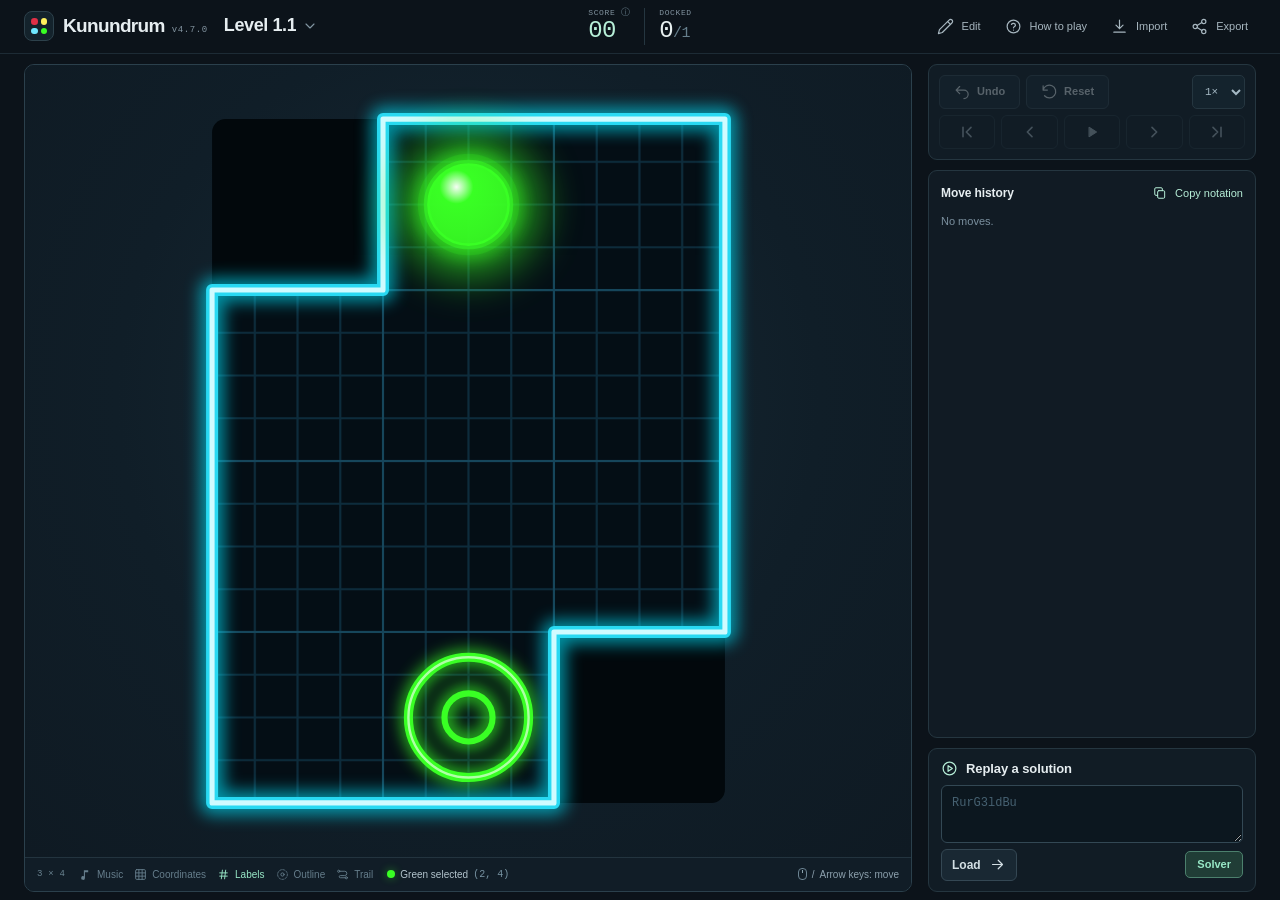
==== index.html @ 600864a5 "Webapp 4.7.0: Solver dialog shows the K4 code to be solved in an editable box (default: start board;" ====
<!DOCTYPE html>

<html lang="en">
<head>
<meta charset="utf-8"/><meta content="width=device-width, initial-scale=1" name="viewport"/><meta content="#0c131a" name="theme-color"/>
<meta content="Play Kunundrum puzzles, undo every move, and replay a solution one move at a time. Share any board and route with a link." name="description"/>
<title>Kunundrum · Replay Lab</title><link href="./favicon.svg" rel="icon" type="image/svg+xml"/><link href="./styles.css" rel="stylesheet"/>
<script defer="" src="./levels.js"></script><script defer="" src="./engine.js"></script><script defer="" src="./catalog.js"></script><script defer="" src="./codec.js"></script><script defer="" src="./generator.js"></script><script defer="" src="./app.js"></script><script defer="" src="./editor.js"></script><script defer="" src="./solver-ui.js"></script><script defer="" src="./music.js"></script></head>
<body class="compact-layout">
<a class="skip-link" href="#board-stage">Skip to puzzle</a>
<header class="site-header"><div class="header-identity"><div class="brand"><span aria-hidden="true" class="brand-mark"><i></i><i></i><i></i><i></i></span><span class="brand-text"><span>Kunundrum</span><small class="brand-version" id="app-version"></small></span></div><button aria-haspopup="dialog" class="level-heading" id="open-levels"><h1 id="level-title">Level 7.1</h1><span data-icon="chevron-down"></span></button></div><div aria-label="Game counters" class="scoreboard"><div class="score-stat"><span class="stat-label">SCORE <span class="hint" title="Moves plus one-use hexagon bonuses and penalties.">ⓘ</span></span><strong id="score-value">00</strong></div><div class="score-stat"><span class="stat-label">DOCKED</span><strong id="docked-value">0<span>/4</span></strong></div></div><nav aria-label="Tools" class="header-actions"><button class="quiet-button" type="button" id="edit-mode-button" aria-pressed="false"><span data-icon="edit" id="edit-mode-icon-edit"></span><span data-icon="play" id="edit-mode-icon-play" hidden></span><span id="edit-mode-label">Edit</span></button><button class="quiet-button" id="open-help"><span data-icon="help"></span><span>How to play</span></button><button class="quiet-button" id="open-board-data"><span data-icon="import"></span><span>Import</span></button><button aria-label="Export" class="quiet-button" id="open-share"><span data-icon="share"></span><span>Export</span></button></nav></header>
<main class="workspace">
<div class="play-layout">
<section aria-label="Puzzle board and route" class="board-column">
<div class="board-panel">
<div aria-label="Puzzle board" class="board-stage" id="board-stage" tabindex="-1"></div>
<div class="board-bottom"><div class="board-view-controls"><span class="board-caption"><span id="board-dimensions">10 × 6</span></span><div class="view-options"><button id="music-toggle" class="view-toggle music-toggle" type="button" aria-label="Play music (M)" aria-pressed="false" title="Play music (M)" aria-controls="music-audio"><span id="music-icon" aria-hidden="true"><svg viewBox="0 0 24 24" width="16" height="16" aria-hidden="true" focusable="false"><path d="M9 4v11.3A3.5 3.5 0 1 0 11 18.5V8h6V4Z" fill="currentColor"/></svg></span><span>Music</span></button><button aria-pressed="true" class="view-toggle active" id="toggle-coords" title="Show coordinates (C)" aria-label="Coordinates (C)"><span data-icon="grid"></span><span>Coordinates</span></button><button aria-pressed="true" class="view-toggle active" id="toggle-labels" title="Show numeric labels (L)" aria-label="Labels (L)" type="button"><span data-icon="hash"></span><span>Labels</span></button><button aria-pressed="false" class="view-toggle" id="toggle-outline" title="Show an outline around the selected ball (O)" aria-label="Outline (O)" type="button"><span data-icon="selection"></span><span>Outline</span></button><button aria-pressed="true" class="view-toggle active" id="toggle-trace" title="Show the last move's path (T)" aria-label="Trail (T)"><span data-icon="route"></span><span>Trail</span></button></div></div><span class="selected-info" id="selected-info" aria-live="polite"><i class="sel-dot" id="sel-dot"></i><span id="selected-name">Red selected</span><span class="mono" id="selected-position">(2, 1)</span></span><span id="board-hint"><span aria-hidden="true" class="mouse-mini"></span><span aria-hidden="true">/</span>Arrow keys: move</span><span class="completion-inline" id="completion-inline"></span><audio id="music-audio" preload="none"></audio></div></div>
</section>
<aside aria-label="Game controls" class="control-column"><section class="editor-panel" id="editor-panel" aria-label="Editor">
<label class="editor-label editor-inline">Title<input id="editor-title" type="text" value="Custom" maxlength="100"></label>
<div class="editor-resize-row"><label>Width<input id="editor-width" type="number" min="1" max="15" value="10"></label><label>Height<input id="editor-height" type="number" min="1" max="15" value="7"></label><button id="editor-resize" type="button" class="secondary-button">Resize</button></div>
<div class="editor-tools" aria-label="Tile tools">
<button data-editor-tool="select" type="button" title="Select / inspect"><span class="editor-glyph">⌖</span><span>Select</span></button>
<button data-editor-tool="ball" type="button" title="Place ball"><span class="editor-glyph" data-tool-icon="ball"></span><span>Ball</span></button>
<button data-editor-tool="goal" type="button" title="Place goal"><span class="editor-glyph" data-tool-icon="goal"></span><span>Goal</span></button>
<button data-editor-tool="wall" type="button" title="Fixed wall"><span class="editor-glyph" data-tool-icon="wall"></span><span>Wall</span></button>
<button data-editor-tool="gate" type="button" title="Switchable wall"><span class="editor-glyph" data-tool-icon="gate"></span><span>Gate</span></button>
<button data-editor-tool="switch" type="button" title="Switch"><span class="editor-glyph" data-tool-icon="switch"></span><span>Switch</span></button>
<button data-editor-tool="arrow" type="button" title="Arrow"><span class="editor-glyph" data-tool-icon="arrow"></span><span>Arrow</span></button>
<button data-editor-tool="teleport" type="button" title="Teleport pair"><span class="editor-glyph" data-tool-icon="teleport"></span><span>Teleport</span></button>
<button data-editor-tool="tunnel" type="button" title="Tunnel pair: click a cell near the edge for the first opening, then the partner opening. Click an opening again, or use Erase, to remove it."><span class="editor-glyph" data-tool-icon="tunnel"></span><span>Tunnel</span></button>
<button data-editor-tool="hex" type="button" title="Bonus or penalty"><span class="editor-glyph" data-tool-icon="hex"></span><span>Hex</span></button>
<button data-editor-tool="erase" type="button" title="Erase top object"><span class="editor-glyph editor-erase-glyph">⌫</span><span>Erase</span></button>
<button id="editor-new" type="button" title="Start a blank board"><span class="editor-glyph editor-erase-glyph">＋</span><span>New board</span></button>
</div>
<div class="editor-wall-colors" id="editor-wall-colors" hidden><span>Wall color</span><div class="editor-colors" aria-label="Wall color"><button data-editor-wall-color="B" type="button" title="Blue walls" style="--tool-color:#29d9f2"></button><button data-editor-wall-color="R" type="button" title="Red walls" style="--tool-color:#ff3a46"></button><button data-editor-wall-color="G" type="button" title="Green walls" style="--tool-color:#4dff3a"></button></div></div>
<div class="editor-options"><div class="editor-colors" id="editor-colors" aria-label="Object color"><button data-editor-color="R" type="button" title="Red" style="--tool-color:#df3047"></button><button data-editor-color="G" type="button" title="Green" style="--tool-color:#39ff24"></button><button data-editor-color="B" type="button" title="Blue" style="--tool-color:#6fe8ff"></button><button data-editor-color="Y" type="button" title="Yellow" style="--tool-color:#fff15c"></button><button id="editor-universal-color" data-editor-color="*" type="button" title="Universal (teleport)" style="--tool-color:#c5d1d6">✳</button></div>
<div class="editor-directions" id="editor-directions" aria-label="Arrow direction"><button data-editor-direction="u" type="button">↑</button><button data-editor-direction="d" type="button">↓</button><button data-editor-direction="l" type="button">←</button><button data-editor-direction="r" type="button">→</button></div>
<div class="editor-param-row"><label id="editor-hex-label">Hex value<select id="editor-hex"><option value="-20">-20</option><option value="-15">-15</option><option value="-10">-10</option><option value="-5" selected>-5</option><option value="5">+5</option><option value="10">+10</option><option value="15">+15</option><option value="20">+20</option></select></label></div>
<div class="editor-param-row"><label id="editor-active-label" class="editor-checkbox"><input id="editor-active" type="checkbox" checked> Active</label><label id="editor-rotating-label" class="editor-checkbox"><input id="editor-rotating" type="checkbox"> Rotating arrow</label><label id="editor-arrow-type-label">Type<select id="editor-arrow-type"><option value="cw">Clockwise</option><option value="ccw">Counterclockwise</option><option value="flip">Flip</option></select></label></div>
</div>
<div class="editor-properties" id="editor-properties"></div>
<div class="editor-action-row"><button id="editor-undo" type="button" class="secondary-button">Undo</button><button id="editor-redo" type="button" class="secondary-button">Redo</button><button id="editor-save" type="button" class="secondary-button">Copy board</button></div>
<button id="editor-review-thumb" type="button" class="editor-review-thumb" title="Show the screenshot review again" aria-label="Show screenshot review" hidden><canvas id="editor-review-canvas"></canvas></button>
<div class="editor-json-row"><button id="editor-json-toggle" type="button" class="text-button" aria-expanded="false">Edit JSON</button> <button id="editor-generate" type="button" class="text-button" title="Replace the board with a random solvable board of the current size">Generate random board</button></div><div id="editor-json-box" hidden><textarea id="editor-json" class="editor-code-output editor-json" spellcheck="false" aria-label="Board JSON"></textarea><button id="editor-json-apply" type="button" class="secondary-button">Apply JSON</button><details class="schema-help"><summary>Board format &amp; coordinates</summary><p>Coordinates are 1-based, with (1, 1) at the bottom left. Use colors R, G, B, Y and directions u, d, l, r. The grid is rectangular; list blocked cells in <code>walls</code>. The optional <code>wallColor</code> (<code>R</code> or <code>G</code>; blue when omitted) only changes how the walls look. Optional mechanic arrays may be omitted.</p><pre>{
  "id": "my-board", "title": "My board",
  "width": 5, "height": 4,
  "balls": [{"color":"R","x":1,"y":1}],
  "goals": [{"color":"R","x":5,"y":4}],
  "walls": [{"x":3,"y":2}],
  "arrows": [{"x":3,"y":1,"direction":"u","rotating":true,"type":"flip"}],
  "solution": "Rr(-&gt;r)u"
}</pre><p><code>gates</code>: {id, x, y, active}. <code>switches</code>: {id, x, y, controls: [gate or teleport IDs], on?}; optional <code>on: true</code> starts the switch green. <code>teleports</code>: one entry per endpoint, {id, x, y, color, active}; <code>color</code> is R/G/B/Y or <code>"*"</code> (universal). Partners follow from the colors: same-color endpoints pair up, two universals pair with each other, and a lone universal pairs with the single endpoint of every other color. <code>hexes</code>: {id, x, y, value}. Negative hex values subtract from the score.</p></details></div>
<textarea id="editor-export-code" class="editor-code-output" readonly spellcheck="false" hidden aria-label="Exported K4 board code"></textarea>
<div id="editor-status" role="status" aria-live="polite"></div>
</section>
<section class="control-panel"><div class="history-controls"><button class="secondary-button" disabled="" id="undo" title="Delete last move (Ctrl+Z)"><span data-icon="undo"></span>Undo</button><button class="secondary-button" disabled="" id="reset" title="Reset puzzle and clear history"><span data-icon="reset"></span>Reset</button><select aria-label="Replay speed" id="replay-speed" title="Replay speed"><option value="0.5">0.5×</option><option selected="" value="1">1×</option><option value="2">2×</option></select></div>
<div aria-label="Replay controls" class="replay-transport" role="group"><button aria-label="Start (Shift+Z or Home)" class="icon-button" disabled="" id="replay-first" title="Start (Shift+Z or Home)" type="button"><span data-icon="skip-first"></span></button><button aria-label="Previous (Z or PgUp)" class="icon-button" disabled="" id="replay-back" title="Previous (Z or PgUp)" type="button"><span data-icon="step-back"></span></button><button aria-label="Autoplay route / Pause (Space)" class="play-button" disabled="" id="replay-play" title="Autoplay route / Pause (Space)" type="button"><span data-icon="play"></span></button><button aria-label="Next (X or PgDn)" class="icon-button" disabled="" id="replay-next" title="Next (X or PgDn)" type="button"><span data-icon="step-forward"></span></button><button aria-label="End (Shift+X or End)" class="icon-button" disabled="" id="replay-last" title="End (Shift+X or End)" type="button"><span data-icon="skip-last"></span></button></div></section>
<section aria-label="Move history" class="timeline-panel"><div class="section-heading"><h2>Move history<span class="move-tracker" id="replay-badge"></span></h2><button class="text-button" id="copy-route"><span data-icon="copy"></span>Copy notation</button></div><div class="move-history" id="move-history"></div></section>
<section class="replay-panel"><div class="section-heading"><h2><span data-icon="play-circle"></span>Replay a solution</h2></div><textarea aria-label="Solution string" aria-describedby="replay-error" autocomplete="off" class="notation-input" id="solution-input" placeholder="RurG3ldBu" rows="2" spellcheck="false"></textarea><div class="inline-error" hidden="" id="replay-error" role="alert"></div><div class="solution-actions"><button class="secondary-button compact" id="load-solution">Load<span data-icon="arrow-right"></span></button><button class="next-puzzle" id="open-solver" type="button" title="Open the built-in solver (S)">Solver</button></div></section>
</aside></div>
</main>
<div aria-live="polite" class="toast" id="toast" role="status"></div>
<dialog aria-labelledby="levels-dialog-title" class="modal levels-modal" id="levels-dialog"><div class="modal-heading"><div><h2 id="levels-dialog-title">Puzzles</h2></div><button aria-label="Close puzzle picker" class="icon-button" data-close=""><span data-icon="close"></span></button></div><div class="levels-layout"><nav aria-label="Chapters" class="chapter-bar" id="chapter-bar"></nav><div aria-live="polite" class="level-cards" id="level-cards"></div></div></dialog>
<dialog aria-labelledby="help-dialog-title" class="modal" id="help-dialog"><div class="modal-heading"><div><h2 id="help-dialog-title">How to play</h2></div><button aria-label="Close help" class="icon-button" data-close=""><span data-icon="close"></span></button></div><div class="help-intro">Select one ball and choose a direction. It keeps moving until it hits a wall, a boundary, or another ball. Dock every ball on a matching goal.</div>
<div class="rule-grid"><article><span class="rule-symbol" style="color:var(--blue)">◎</span><div><h3>Stop to dock</h3><p>A matching goal docks a ball only when it stops there. Docked balls stay put and block other balls.</p></div></article><article><span class="rule-symbol" style="color:var(--mint)">⬡</span><div><h3>One-use hexagons</h3><p>Green subtracts; red adds. Passing through a hexagon consumes it. One move always adds one to the move score.</p></div></article><article><span class="rule-symbol">↱</span><div><h3>Follow the arrows</h3><p>Arrows redirect a move as you enter. Red arrows keep turning, but freeze while a ball moves: wait for the direction you want before you move.</p></div></article><article><span class="rule-symbol" style="color:var(--yellow)"><svg width="27" height="27" viewBox="0 0 27 27" aria-hidden="true"><circle cx="13.5" cy="13.5" r="9" fill="none" stroke="currentColor" stroke-width="3.5"/></svg></span><div><h3>Use a teleport</h3><p>Colored teleports accept matching balls; gray universal teleports accept any color. Both preserve direction. If the exit is occupied or switched off, the ball stops at the entrance.</p></div></article><article><span class="rule-symbol" style="color:var(--red)">◉</span><div><h3>Activate a switch</h3><p>Stop on a switch to toggle it red/green and change its linked walls or teleports. A wall group stays unchanged if turning it on would trap a ball inside a wall.</p></div></article><article><span class="rule-symbol"></span><div><h3>Go through a tunnel</h3><p>Two small triangles mark a gap in a wall. Tunnels come in linked pairs: a ball that moves through one emerges from the other. If the exit is occupied, the ball stops at the entrance.</p></div></article></div>
<div class="help-box"><h3>Solution notation</h3><p><code>RurG3ldBu</code> means red up/right, green 3 left/down, blue up (each ball's group starts at its capital letter; no separators). Numbering is fixed from the starting board, left to right and bottom to top, and may be omitted when only one movable ball of that color remains. <code>Ru(-&gt;l)d</code> chooses left at the first rotating arrow during the upward move, then moves down. If the first arrow flips between two directions and a later arrow turns through all four, add that later arrow's direction: <code>Ru(-&gt;lr)</code>.</p></div><div class="shortcut-grid"><span><kbd>↑ ↓ ← →</kbd> Move selected ball</span><span><kbd>Shift + arrows</kbd> Select another ball</span><span><kbd>R G B Y</kbd> Select / cycle a color</span><span><kbd>Ctrl+Z</kbd> Delete last move (at route end)</span><span><kbd>Shift+Z / Home</kbd> Start</span><span><kbd>Z / PgUp</kbd> Previous</span><span><kbd>X / PgDn</kbd> Next (instant)</span><span><kbd>Space</kbd> Autoplay / pause</span><span><kbd>Shift+X / End</kbd> End</span><span><kbd>E</kbd> Toggle editor</span><span><kbd>Esc</kbd> Close dialog</span></div></dialog>
<dialog aria-labelledby="share-dialog-title" class="modal share-modal" id="share-dialog"><div class="modal-heading"><div><h2 id="share-dialog-title">Export board / replay</h2></div><button aria-label="Close sharing" class="icon-button" data-close=""><span data-icon="close"></span></button></div><div class="share-options"><label class="share-check"><input id="share-include-route" type="checkbox"> Include route</label><span class="share-hint" id="share-route-help"></span></div><label class="input-label" for="share-code">K4 BOARD CODE</label><textarea class="code-input" id="share-code" readonly="" rows="4" spellcheck="false"></textarea><p class="field-help" id="share-code-help"></p><button class="primary-button full" id="copy-code"><span data-icon="copy"></span>Copy code</button><label class="input-label" for="share-link">PERMALINK</label><div class="share-row"><input class="code-input" id="share-link" readonly="" spellcheck="false" type="text"><button class="secondary-button" id="copy-link" title="Copy permalink"><span data-icon="copy"></span>Copy</button></div><p class="field-help" id="share-link-help"></p></dialog><dialog aria-labelledby="solver-dialog-title" class="modal solver-modal" id="solver-dialog"><div class="modal-heading"><div><div class="modal-title-row"><h2 id="solver-dialog-title">Solver</h2><small class="brand-version" id="solver-version"></small></div><p id="solver-board"></p></div><button aria-label="Close solver" class="icon-button" data-close=""><span data-icon="close"></span></button></div><div class="solver-code-head"><label class="input-label" for="solver-code">BOARD CODE (K4)</label><span class="solver-code-buttons"><button class="secondary-button compact" id="solver-use-start" type="button" title="The board as this level or route starts">Start board</button><button class="secondary-button compact" id="solver-use-position" type="button">Current position</button></span></div><textarea autocomplete="off" class="code-input" id="solver-code" rows="3" spellcheck="false"></textarea><p class="field-help" id="solver-code-help"></p><div class="inline-error" hidden="" id="solver-code-error" role="alert"></div><div class="solver-actions"><button class="primary-button small" id="solver-solve" type="button">Find best solution</button><button class="secondary-button" id="solver-certify" type="button">Certify current route</button><button class="secondary-button" hidden="" id="solver-stop" type="button">Stop</button></div><div class="solver-fields"><div><label class="input-label" for="solver-seconds">TIME LIMIT (SECONDS)</label><input class="code-input" id="solver-seconds" max="3600" min="1" type="number" value="60"></div><div><label class="input-label" for="solver-memory">MEMORY LIMIT (MB)</label><input class="code-input" id="solver-memory" max="1500" min="100" type="number" value="1000"></div></div><details class="solver-advanced"><summary>Advanced</summary><div class="solver-fields"><div><label class="input-label" for="solver-algorithm">ALGORITHM</label><select id="solver-algorithm"><option value="auto">Auto</option><option value="forward">Forward</option><option value="bidirectional">Bidirectional</option><option value="beam">Beam</option></select></div><div><label class="input-label" for="solver-max-states">MAX STATES</label><input class="code-input" id="solver-max-states" min="1" type="number" value="100000000"></div><div><label class="input-label" for="solver-max-depth">MAX DEPTH (MOVES)</label><input class="code-input" id="solver-max-depth" min="1" placeholder="none" type="number"></div><div><label class="input-label" for="solver-max-score">MAX SCORE</label><input class="code-input" id="solver-max-score" placeholder="none" type="number"></div><div><label class="input-label" for="solver-beam-width">BEAM WIDTH</label><input class="code-input" id="solver-beam-width" min="1" type="number" value="300000"></div><div><label class="input-label" for="solver-beam-heuristic">BEAM RANKING</label><select id="solver-beam-heuristic"><option value="static">Static</option><option value="dynamic">Dynamic</option></select></div></div><p class="field-help">Max score only looks for routes scoring at most that value. Certify sets it from the current route. <br/><b>Auto</b> picks bidirectional search (forward and reverse alternately) when the board allows it (at least 3 balls, no one-time hexagons), otherwise forward. <b>Forward</b> is plain breadth-first search from the start: it works on every board but stores the most states. Both prove optimality when they finish. <b>Beam</b> is faster than BFS and certifies optimality only on boards without hexagons when no state ever exceeded the beam width; otherwise it gives an upper bound.</p></details><div aria-live="polite" class="solver-progress" hidden="" id="solver-progress"></div><div class="solver-result" hidden="" id="solver-result"><div class="solver-verdict" id="solver-verdict"></div><p class="field-help" id="solver-note"></p><p class="solver-stats" id="solver-stats"></p><div id="solver-solution-box" hidden=""><label class="input-label" for="solver-solution">SOLUTION</label><textarea class="code-input" id="solver-solution" readonly="" rows="3" spellcheck="false"></textarea><button class="primary-button full" id="solver-copy" type="button"><span data-icon="copy"></span>Copy solution</button></div></div></dialog>
<dialog aria-labelledby="shot-dialog-title" class="modal shot-modal" id="shot-dialog"><div class="modal-heading"><div><h2 id="shot-dialog-title">Screenshot import</h2><p id="shot-summary"></p></div><button aria-label="Close screenshot review" class="icon-button" data-close=""><span data-icon="close"></span></button></div><canvas id="shot-review" aria-label="Screenshot with recognised cells outlined"></canvas><ul id="shot-warnings"></ul></dialog>
<dialog aria-labelledby="board-dialog-title" class="modal" id="board-dialog"><div class="modal-heading"><div><div class="modal-title-row"><h2 id="board-dialog-title">Import</h2><small class="brand-version" id="parser-version"></small></div><p>Load a board code (optionally followed by a route), a shared link or a JSON board, or parse a screenshot of a level.</p></div><button aria-label="Close import" class="icon-button" data-close=""><span data-icon="close"></span></button></div><label class="input-label" for="board-input">BOARD CODE</label><textarea class="code-input board-source" id="board-input" placeholder="Paste a K4. board code (optionally with a route appended), a link, or a JSON board…" rows="10" spellcheck="false"></textarea><div class="inline-error" hidden="" id="board-error" role="alert"></div><div class="modal-bottom"><span>Paste a code and press Load board, or drop a screenshot anywhere in this dialog. The screenshot is parsed and opened in the editor; the code is validated before loading.</span><button class="secondary-button" id="import-shot" type="button" title="Parse a screenshot of a level and open it in the editor">Choose screenshot</button><input id="shot-file" type="file" accept="image/*" hidden><button class="primary-button" id="load-board">Load board<span data-icon="arrow-right"></span></button></div></dialog>
</body>
</html>
---- styles.css ----
:root {
  color-scheme: dark;
  --bg: #0c131a;
  --panel: #111c25;
  --panel-raised: #17242f;
  --border: #253640;
  --border-strong: #3b515e;
  --muted: #82939f;
  --text: #e6edf0;
  --mint: #b7efd8;
  --red: #fa7187;
  --green: #b5e875;
  --blue: #75cdf4;
  --yellow: #f2d47c;
  --sans: -apple-system, BlinkMacSystemFont, "Segoe UI", Helvetica, Arial, sans-serif;
  --mono: "SFMono-Regular", Consolas, "Liberation Mono", Menlo, monospace;
  font-family: var(--sans);
  font-synthesis: none;
  -webkit-font-smoothing: antialiased;
}

* { box-sizing: border-box; }
body { margin: 0; min-width: 300px; background: var(--bg); color: var(--text); font-size: 14px; line-height: 1.5; }
button, input, textarea, select { font: inherit; }
button { color: inherit; cursor: pointer; border: 0; background: none; }
button, a, textarea, select, summary { -webkit-tap-highlight-color: transparent; }
button:disabled { cursor: not-allowed; opacity: .36; }
button, a { touch-action: manipulation; }
button:not(:disabled), a, textarea, select { transition: background-color .16s, border-color .16s, color .16s, box-shadow .16s; }
button:focus-visible, a:focus-visible, textarea:focus-visible, select:focus-visible, summary:focus-visible, [tabindex]:focus-visible { outline: 2px solid var(--mint); outline-offset: 4px; }
a { color: inherit; text-decoration: none; }
svg { vertical-align: middle; }
button > svg, #board-hint > svg, .level-card-title svg { width: 16px; height: 16px; flex-shrink: 0; }
.play-button > svg { width: 12px; height: 12px; }
.move-code small { margin-left: 2px; font-size: 9px; }
[data-icon] { display: inline-flex; align-items: center; justify-content: center; flex-shrink: 0; }
[data-icon] svg { width: 17px; height: 17px; stroke-width: 1.7; }
[hidden] { display: none !important; }
h1, h2, h3, p { margin: 0; }
code, pre, .mono { font-family: var(--mono); }
code { font-size: .92em; }
kbd { display: inline-flex; align-items: center; justify-content: center; min-width: 18px; height: 21px; padding: 0 4px; border: 1px solid #35434e; border-bottom-width: 2px; border-radius: 4px; color: #9babba; background: #16212c; font: 10px var(--mono); }
::selection { color: #15251e; background: var(--mint); }
.skip-link { position: fixed; z-index: 100; top: 8px; left: 16px; padding: 10px 18px; border-radius: 6px; background: var(--mint); color: #10241a; transform: translateY(-150%); }
.skip-link:focus { transform: translateY(0); }

/* App frame */
.site-header { min-height: 86px; padding: 20px max(40px, calc((100vw - 1360px) / 2)); border-bottom: 1px solid #1d2b35; display: flex; align-items: center; justify-content: space-between; gap: 24px; }
.brand { display: inline-flex; align-items: center; gap: 12px; font-size: 20px; font-weight: 650; letter-spacing: -.65px; line-height: 1.1; }
.brand-mark { width: 36px; height: 36px; padding: 7px; display: grid; grid-template-columns: repeat(2, 1fr); gap: 4px; border: 1px solid #2d414b; border-radius: 11px; background: #14232c; }
.brand-mark i { border-radius: 50%; background: var(--red); }
.brand-mark i:nth-child(2) { background: var(--yellow); }
.brand-mark i:nth-child(3) { background: var(--blue); }
.brand-mark i:nth-child(4) { background: var(--green); }
.header-actions { display: flex; align-items: center; gap: 14px; }
.quiet-button, .primary-button, .secondary-button, .text-button, .icon-button { display: inline-flex; align-items: center; justify-content: center; gap: 8px; white-space: nowrap; }
.quiet-button { padding: 9px 10px; color: #a7b6bf; font-size: 12px; border-radius: 6px; }
.quiet-button:not(:disabled):hover { color: var(--text); background: var(--panel-raised); }
.primary-button { min-height: 43px; padding: 11px 18px; border: 1px solid var(--mint); border-radius: 7px; background: var(--mint); color: #18372b; font-weight: 650; font-size: 13px; }
.primary-button:not(:disabled):hover { background: #d0f8e8; border-color: #d0f8e8; }
.primary-button.small { min-height: 36px; padding: 8px 14px; font-size: 12px; }
.primary-button.full { width: 100%; }
.secondary-button { min-height: 40px; padding: 9px 13px; border: 1px solid #344753; border-radius: 6px; background: #192833; color: #d3dfe4; font-size: 12px; font-weight: 550; }
.secondary-button:not(:disabled):hover { border-color: #5a7380; background: #223440; }
.secondary-button.compact { min-height: 32px; padding: 6px 10px; }
.text-button { padding: 4px 0; color: var(--mint); font-size: 11px; font-weight: 500; }
.text-button:not(:disabled):hover { color: #e1fff2; }
.text-button [data-icon] svg { width: 14px; height: 14px; }
.icon-button { width: 34px; height: 34px; padding: 7px; border: 1px solid var(--border); border-radius: 6px; color: #9eafb9; }
.icon-button:not(:disabled):hover { background: #21313d; color: var(--text); border-color: #435b68; }
.workspace { max-width: 1440px; padding: 38px 40px 22px; margin: 0 auto; }
.level-heading { display: flex; align-items: center; justify-content: flex-start; gap: 12px; padding: 0; margin: 9px 0 6px; text-align: left; border-radius: 4px; }
.level-heading h1 { font-size: 30px; font-weight: 600; letter-spacing: -1px; line-height: 1.25; overflow-wrap: anywhere; }
.level-heading > [data-icon] { color: #8296a2; }
.level-heading > [data-icon] svg { width: 19px; height: 19px; }
.level-heading:hover h1, .level-heading:hover > [data-icon] { color: var(--mint); }
.level-heading:disabled { opacity: 1; cursor: default; }
.level-heading:disabled:hover h1 { color: inherit; }
body.edit-mode .level-heading > [data-icon] { display: none; }
.scoreboard { display: flex; align-items: center; flex-shrink: 0; }
.score-stat { padding: 0 26px; border-left: 1px solid var(--border); min-width: 98px; }
.score-stat:first-child { border: 0; padding-left: 0; min-width: 126px; }
.score-stat:last-child { padding-right: 0; }
.stat-label { display: block; margin-bottom: 4px; font: 9px var(--mono); color: var(--muted); letter-spacing: 1.1px; white-space: nowrap; }
.hint { font: 11px var(--sans); color: #607683; }
.score-stat strong { display: block; font: 32px/1.25 var(--mono); color: #e7f0f0; letter-spacing: -1.4px; }
.score-stat:first-child strong { color: var(--mint); }
.score-stat strong > span { font-size: 19px; letter-spacing: -1px; color: #667f8c; }
.play-layout { display: grid; grid-template-columns: minmax(0, 1fr) 328px; gap: 24px; align-items: start; }
.board-column, .control-column { min-width: 0; }
.control-column { display: grid; gap: 16px; }

/* Board canvas */
.board-panel { overflow: hidden; border: 1px solid #2b404c; border-radius: 10px; background: #0f1a23; }
.board-caption { display: flex; align-items: center; gap: 9px; font: 9px var(--mono); letter-spacing: 1px; color: #9daeb8; white-space: nowrap; }
#board-dimensions { color: #698390; letter-spacing: .2px; }
.view-options { display: flex; align-items: center; gap: 11px; }
.view-toggle { display: inline-flex; align-items: center; gap: 5px; padding: 3px 0; color: #657d8b; font-size: 10px; }
.view-toggle [data-icon] svg { width: 13px; height: 13px; }
.view-toggle.active, .view-toggle[aria-pressed="true"] { color: #98e8c7; }
.view-toggle:hover { color: var(--mint); }
.board-stage { display: flex; align-items: center; justify-content: center; min-height: 400px; padding: 16px; position: relative; touch-action: none; background: radial-gradient(ellipse at 50% 42%, #172a35 0, #101e28 56%, #0f1a23 100%); }
.board-svg { display: block; width: 100%; height: auto; max-height: 560px; user-select: none; -webkit-user-select: none; overflow: visible; }
.grid-cell { fill: #132430; stroke: #29404e; stroke-width: .7; }
.coord-label { fill: #607d8e; font: 10px var(--mono); text-anchor: middle; user-select: none; }
.tile-label { font: 10px var(--mono); text-anchor: middle; pointer-events: none; }
.ball-hit { cursor: grab; outline: none; }
.ball-hit:focus-visible .selected-ring, .ball-hit:focus-visible .orb-core { stroke: #fff; stroke-width: 3px; }
.ball-hit:focus-visible { filter: brightness(1.22); }
.ball-hit[aria-disabled="true"] { cursor: default; }
.ball-hit:active { cursor: grabbing; }
.orb-core { pointer-events: none; }
.selected-ring { pointer-events: none; }
.trail-line { fill: none; stroke-linecap: round; stroke-linejoin: round; stroke-dasharray: 3 7; opacity: .65; pointer-events: none; }
.gate-on { stroke-width: 1.5; }
.gate-off { opacity: .42; stroke-dasharray: 4 4; }
/* Rotating arrows are turned by the shared clock in app.js (inline transform), not by a CSS animation. */
.rotating-arrow { transform-box: fill-box; transform-origin: center; }
.board-bottom { min-height: 39px; display: flex; align-items: center; justify-content: space-between; gap: 10px; padding: 10px 18px; border-top: 1px solid #23343f; font-size: 10px; color: #8da1ae; background: #111d27; }
#board-hint { display: inline-flex; align-items: center; gap: 8px; }
.mouse-mini { display: inline-block; width: 9px; height: 12px; border: 1px solid #6b8392; border-radius: 4px; position: relative; }
.mouse-mini::after { content: ""; position: absolute; left: 3px; top: 1px; width: 1px; height: 3px; background: #8ba3ae; }
.completion-inline { color: var(--muted); text-align: right; }
.completion-inline.done { color: var(--mint); font-weight: 600; }

/* Timeline */
.timeline-panel { margin-top: 16px; min-height: 152px; padding: 17px 20px 12px; border: 1px solid var(--border); border-radius: 9px; background: #111b24; }
.section-heading { display: flex; align-items: center; justify-content: space-between; gap: 10px; }
.section-heading h2 { display: flex; align-items: center; gap: 8px; font-size: 13px; font-weight: 600; letter-spacing: -.1px; }
.section-heading h2 [data-icon] { color: var(--mint); }
.move-history { display: flex; flex-wrap: wrap; align-content: center; align-items: center; gap: 7px; min-height: 99px; max-height: 174px; padding: 14px 0; overflow-y: auto; }
.history-empty { display: flex; align-items: center; gap: 14px; padding: 3px 0; color: #7b909f; font-size: 12px; }
.history-chip { display: inline-flex; align-items: center; gap: 7px; min-height: 32px; padding: 6px 9px; border: 1px solid #2f4552; border-radius: 5px; background: #172630; font: 11px var(--mono); }
.history-chip:not(:disabled):hover { background: #223843; border-color: #536f7d; }
.move-number { color: #6d8594; font-size: 9px; }
.move-code { color: var(--ball-color, var(--color, #d6e4e7)); }
.score-adjust { color: #87ba9f; font-size: 9px; }
.history-chip.active { background: #244037; border-color: #9dccb9; }
.history-chip.active .move-number { color: #a8c7b9; }
#cursor-label { color: #8ba0ac; }

/* Controls */
.control-panel, .replay-panel { padding: 20px; border: 1px solid var(--border); border-radius: 9px; background: var(--panel); }
.selected-info { display: flex; justify-content: space-between; gap: 10px; margin: 11px 1px 0; font-size: 10px; color: #96aab6; }
.selected-info .mono { color: #617d8c; }
.history-controls { display: grid; grid-template-columns: 1.1fr 1fr; gap: 7px; }
.history-controls kbd { margin-left: auto; font-size: 9px; width: 17px; height: 18px; opacity: .6; }
.replay-panel .section-heading { margin-bottom: 20px; }
.input-label { display: block; margin: 17px 0 8px; color: #6e8999; font: 8px var(--mono); letter-spacing: 1.4px; }
.notation-input, .code-input { display: block; width: 100%; border: 1px solid #334854; border-radius: 6px; background: #0c171f; padding: 11px 12px; color: #c0ddd3; resize: vertical; font: 12px/1.75 var(--mono); }
.notation-input { min-height: 74px; max-height: 220px; }
.notation-input::placeholder, .code-input::placeholder { color: #466171; opacity: 1; }
.notation-input:focus, .code-input:focus { border-color: #7eab9c; }
.solution-actions { display: flex; align-items: center; justify-content: space-between; gap: 8px; margin-top: 9px; }
.solution-actions .text-button { font-size: 10px; }
.solution-actions .text-button [data-icon] svg { width: 12px; height: 12px; }
.replay-transport { display: flex; align-items: center; gap: 6px; margin-top: 19px; padding-top: 16px; border-top: 1px solid #263943; }
.replay-transport .icon-button { width: 30px; height: 33px; padding: 6px; }
.replay-transport .icon-button [data-icon] svg { width: 14px; height: 14px; }
.play-button { display: inline-flex; align-items: center; justify-content: center; gap: 6px; flex: 1; min-height: 33px; padding: 7px 6px; border: 1px solid #446055; background: #1d342e; color: var(--mint); border-radius: 6px; font-size: 10px; white-space: nowrap; }
.play-button:hover:not(:disabled) { border-color: #8fbaa9; background: #2d4b40; }
.play-button [data-icon] svg { width: 12px; height: 12px; }
#replay-speed { max-width: 53px; height: 33px; padding: 0 2px; border: 1px solid var(--border); border-radius: 5px; color: #a5b9c4; background: #14232d; font: 10px var(--mono); cursor: pointer; }

/* Dialogs */
.modal { width: min(800px, calc(100vw - 48px)); max-height: calc(100dvh - 48px); margin: auto; padding: 28px; border: 1px solid #3c5360; border-radius: 14px; background: #111d27; color: var(--text); box-shadow: 0 24px 100px #0009; overflow-x: hidden; overflow-y: auto; }
.modal::backdrop { background: #030a10c9; backdrop-filter: blur(7px); }
.modal-heading { display: flex; align-items: flex-start; justify-content: space-between; gap: 20px; margin-bottom: 24px; }
.modal-title-row { display:flex; align-items:baseline; gap:7px; }
.modal-heading h2 { margin-top: 9px; font-size: 25px; font-weight: 550; line-height: 1.25; letter-spacing: -.7px; }
.modal-heading p { margin-top: 9px; font-size: 12px; color: #8ea6b4; }
.modal-heading > .icon-button { width: 31px; height: 31px; flex-shrink: 0; }
.modal-bottom { display: flex; align-items: center; justify-content: space-between; gap: 16px; padding-top: 20px; margin-top: 22px; border-top: 1px solid #293e4b; color: #7c97a6; font-size: 11px; }
.levels-modal { width: min(1240px, calc(100vw - 32px)); overflow: hidden; padding: 16px 18px 14px; }
.levels-modal .modal-heading { margin-bottom: 12px; align-items: center; }
.levels-modal .modal-heading h2 { margin-top: 0; font-size: 20px; }
.levels-modal[open] { display: flex; flex-direction: column; height: calc(100dvh - 48px); }
.levels-layout { flex: 1 1 0; min-height: 0; display: grid; grid-template-columns: 44px minmax(0, 1fr); grid-template-rows: minmax(0, 1fr); gap: 10px; align-items: stretch; }
.chapter-bar { display: flex; flex-direction: column; gap: 3px; min-height: 0; overflow-y: auto; padding-right: 5px; border-right: 1px solid #293e4b; }
.chapter-button { display: flex; align-items: baseline; justify-content: center; gap: 6px; padding: 7px 4px; border: 1px solid transparent; border-radius: 7px; background: transparent; color: #9fb6c3; text-align: left; }
.chapter-button strong { font-size: 14px; font-weight: 600; }
.chapter-button span { font-size: 9px; color: #6b8594; }
.chapter-button:hover { background: #1a2b35; }
.chapter-button.empty { opacity: .45; }
.chapter-button.active { border-color: var(--mint); background: #13222c; color: var(--text); opacity: 1; }
.level-spacer { flex: none; }
.level-cards { position: relative; min-height: 0; overflow-y: auto; padding-right: 8px; margin-right: -8px; }
.chapter-heading { margin: 0; padding: 12px 2px 8px; color: #8ea6b4; font-size: 12px; font-weight: 600; letter-spacing: .04em; text-transform: uppercase; }
.chapter-grid { display: grid; grid-template-columns: repeat(4, minmax(0, 1fr)); gap: 10px; margin-bottom: 22px; }
.level-card { display: block; min-width: 0; text-align: left; padding: 6px; border: 1px solid #2e4553; border-radius: 9px; background: #13222c; }
.level-card:hover { border-color: #6b928e; background: #1a2b35; }
.level-card.active { border-color: var(--mint); box-shadow: 0 0 0 1px #b7efd829; }
.level-card:focus { outline: none; }
.level-card.selected { border-color: var(--text); background: #1f3544; box-shadow: inset 0 0 0 1px var(--text); }
.level-preview { display: flex; align-items: center; justify-content: center; height: 168px; margin-bottom: 6px; padding: 4px; border-radius: 5px; background: #0c1720; overflow: hidden; pointer-events: none; }
.level-preview svg { display: block; width: 100%; height: 100%; max-height: 100%; }
.level-preview .coord-label { display: none; }
.level-card-title { display: flex; align-items: center; justify-content: space-between; gap: 5px; padding: 0 2px; font-size: 14px; font-weight: 600; }
.level-card-title > span { display: inline-flex; align-items: center; gap: 3px; color: var(--mint); font-size: 14px; font-weight: 500; }
.help-intro { max-width: 650px; margin-bottom: 24px; color: #b1c2cc; font-size: 14px; line-height: 1.8; }
.rule-grid { display: grid; grid-template-columns: repeat(2, minmax(0, 1fr)); gap: 22px 28px; }
.rule-grid article { display: flex; align-items: flex-start; gap: 12px; }
.rule-symbol { display: inline-flex; justify-content: center; min-width: 28px; padding-top: 1px; font-size: 27px; line-height: 1; color: #a6bdc9; }
.rule-grid h3 { margin-bottom: 5px; font-size: 12px; font-weight: 600; }
.rule-grid p { color: #8ba2b0; font-size: 11px; line-height: 1.8; }
.help-box { margin-top: 26px; padding: 16px 18px; border: 1px solid #2c4450; border-radius: 7px; background: #0f202a; }
.help-box h3 { margin-bottom: 8px; color: #c9e1dc; font-size: 12px; font-weight: 550; }
.help-box p { color: #8fa9b7; font-size: 11px; line-height: 1.9; }
.help-box code { color: #badbd1; }
.shortcut-grid { display: grid; grid-template-columns: repeat(2, minmax(0, 1fr)); gap: 12px 20px; margin-top: 24px; }
.shortcut-grid > span { display: flex; align-items: center; gap: 10px; color: #8aa4b3; font-size: 11px; }
.shortcut-grid kbd { min-width: 66px; height: 24px; font-size: 10px; }
.share-modal { max-width: 580px; }
.share-options { display: flex; flex-wrap: wrap; gap: 8px 20px; margin: 0 0 12px; }
.share-check { display: flex; align-items: center; gap: 8px; color: #c1d5df; font-size: 13px; }
.share-check input { width: auto; }
.share-check input:disabled + * , .share-check:has(input:disabled) { opacity: .5; }
.code-input { min-height: 100px; max-height: 360px; color: #b0c7ce; font-size: 11px; overflow-wrap: anywhere; }
.board-source { min-height: 230px; white-space: pre-wrap; }
.field-help { margin: 10px 0 17px; color: #6c8797; font-size: 11px; line-height: 1.8; }
.schema-help { margin-top: 16px; padding: 12px 15px; border: 1px solid #263e4c; border-radius: 6px; background: #0e1c25; }
.schema-help summary { cursor: pointer; color: #a3bec7; font-size: 11px; border-radius: 2px; }
.schema-help p { margin-top: 13px; color: #7b99aa; font-size: 11px; line-height: 1.8; overflow-wrap: anywhere; }
.schema-help pre { margin: 14px 0; padding: 14px; border: 1px solid #293e4b; border-radius: 5px; background: #09161f; color: #a2c3ba; font-size: 10px; line-height: 1.8; white-space: pre-wrap; overflow-wrap: anywhere; }
.inline-error { margin-top: 9px; padding: 10px 12px; border: 1px solid #6c3d4c; border-radius: 5px; background: #321f2a; color: #f0a1b1; font-size: 11px; line-height: 1.7; overflow-wrap: anywhere; }
.toast { position: fixed; z-index: 1000; left: 50%; bottom: 25px; max-width: min(600px, calc(100vw - 32px)); padding: 12px 20px; border: 1px solid #477463; border-radius: 8px; background: #1d362f; color: #c5ecdc; box-shadow: 0 8px 40px #0007; font-size: 12px; text-align: center; opacity: 0; transform: translate(-50%, 15px); pointer-events: none; transition: opacity .2s, transform .2s; }
.toast.visible { opacity: 1; transform: translate(-50%, 0); }
.toast.error { border-color: #82505d; background: #3c252e; color: #f1bdc7; }

/* Smaller workspaces retain the board as the primary surface. */
@media (max-width: 1150px) {
  .workspace { padding: 32px 28px 20px; }
  .site-header { padding: 18px 28px; }
  .play-layout { grid-template-columns: minmax(0, 1fr) 308px; gap: 18px; }
  .control-panel, .replay-panel { padding: 18px; }
  .score-stat { padding: 0 18px; min-width: 86px; }
  .score-stat:first-child { min-width: 110px; }
  .board-stage { padding: 10px; min-height: 370px; }
  .view-options { gap: 8px; }
}

@media (max-width: 900px) {
  .site-header { min-height: 76px; }
  .workspace { max-width: 800px; padding-top: 28px; }
  .level-heading h1 { font-size: 28px; }
  .score-stat { min-width: 75px; padding: 0 15px; }
  .score-stat:first-child { min-width: 105px; }
  .score-stat strong { font-size: 29px; }
  .stat-label { font-size: 8px; letter-spacing: .8px; }
  .play-layout { grid-template-columns: minmax(0, 1fr); gap: 10px; }
  .control-column { grid-template-columns: repeat(2, minmax(0, 1fr)); gap: 16px; align-items: start; }
  .board-stage { min-height: 370px; padding: 14px; }
  .board-svg { max-height: 550px; }
}

@media (max-width: 640px) {
  body { font-size: 13px; }
  .site-header { padding: 15px 18px; min-height: 72px; gap: 10px; }
  .brand { gap: 9px; font-size: 18px; }
  .brand-mark { width: 32px; height: 32px; padding: 6px; gap: 4px; border-radius: 9px; }
  .header-actions { gap: 5px; }
  .header-actions .quiet-button { width: 31px; height: 32px; padding: 7px; }
  .header-actions .quiet-button > span:not([data-icon]) { display: none; }
  .header-actions .primary-button { width: 32px; height: 32px; min-height: 32px; padding: 7px; }
  .header-actions .primary-button > span:not([data-icon]) { display: none; }
  .workspace { padding: 25px 16px 20px; }
  .level-heading { gap: 9px; margin-top: 10px; }
  .level-heading h1 { font-size: 28px; }
  .scoreboard { display: grid; grid-template-columns: 1.2fr 1fr 1fr; padding: 15px 0 0; border-top: 1px solid #22333e; }
  .score-stat, .score-stat:first-child { min-width: 0; padding: 0 18px; }
  .score-stat:first-child { padding-left: 0; }
  .score-stat:last-child { padding-right: 0; }
  .stat-label { font-size: 8px; }
  .score-stat strong { font-size: 27px; }
  .score-stat strong > span { font-size: 17px; }
  .play-layout { gap: 8px; }
  .board-panel { border-radius: 8px; }
  .board-caption { gap: 6px; font-size: 8px; letter-spacing: .6px; }
  .view-options { gap: 10px; }
  .view-toggle { font-size: 0; padding: 3px; gap: 0; }
  .view-toggle [data-icon] svg { width: 14px; height: 14px; }
  .board-stage { min-height: 0; padding: 10px 3px; }
  .board-svg { max-height: none; }
  .board-bottom { min-height: 37px; padding: 9px 11px; font-size: 9px; flex-wrap: wrap; gap: 4px 8px; }
  .completion-inline { flex-grow: 1; }
  .timeline-panel { margin-top: 12px; min-height: 140px; padding: 14px 13px 11px; }
  .section-heading h2 { font-size: 12px; }
  .section-heading .text-button { font-size: 10px; }
  .move-history { min-height: 100px; gap: 6px; }
  .history-empty { font-size: 11px; gap: 10px; }
  .history-chip { min-height: 33px; padding: 6px 8px; }
  .control-column { grid-template-columns: minmax(0, 1fr); gap: 13px; }
  .control-panel, .replay-panel { padding: 18px; }
  .control-panel .section-heading h2, .replay-panel .section-heading h2 { font-size: 13px; }
  .history-controls .secondary-button { min-height: 43px; }
  .replay-transport { gap: 8px; }
  .replay-transport .icon-button { width: 37px; height: 37px; }
  .play-button { min-height: 37px; font-size: 11px; }
  #replay-speed { height: 37px; max-width: 60px; padding: 0 4px; }
  .levels-modal[open] { height: calc(100dvh - 24px); }
  .modal { width: calc(100vw - 24px); max-height: calc(100dvh - 24px); padding: 22px 18px; border-radius: 11px; }
  .modal-heading { gap: 12px; margin-bottom: 21px; }
  .modal-heading h2 { font-size: 22px; }
  .modal-heading p { font-size: 11px; }
  .levels-layout { grid-template-columns: minmax(0, 1fr); grid-template-rows: auto minmax(0, 1fr); gap: 12px; }
  .chapter-bar { flex-direction: row; flex-shrink: 0; overflow-x: auto; overflow-y: hidden; padding: 0 0 8px; border-right: 0; border-bottom: 1px solid #293e4b; position: static; }
  .chapter-button { flex-direction: column; align-items: center; gap: 1px; flex: 0 0 auto; min-width: 44px; padding: 6px 8px; }
  .chapter-grid { grid-template-columns: repeat(2, minmax(0, 1fr)); }
  .level-preview { height: 110px; }
  .rule-grid { grid-template-columns: minmax(0, 1fr); gap: 20px; }
  .help-intro { font-size: 12px; }
  .rule-grid article { gap: 13px; }
  .shortcut-grid { grid-template-columns: minmax(0, 1fr); gap: 10px; }
  .help-box { padding: 14px; }
  .modal-bottom { gap: 12px; margin-top: 20px; font-size: 10px; }
  .modal-bottom .primary-button { padding: 10px 13px; font-size: 12px; }
  .toast { bottom: 16px; font-size: 11px; padding: 11px 15px; }
}

@media (max-width: 370px) {
  .workspace { padding-left: 11px; padding-right: 11px; }
  .site-header { padding-left: 12px; padding-right: 12px; }
}

@media (prefers-reduced-motion: reduce) {
  *, *::before, *::after { animation: none !important; scroll-behavior: auto !important; transition-duration: .001ms !important; }
}

/* Compact v1.1 layout, now static rather than injected at runtime. */

    .compact-layout .site-header { display:grid; grid-template-columns:minmax(0,1fr) auto minmax(0,1fr); min-height:0; gap:12px; padding:8px max(24px,calc((100vw - 1392px)/2)); }
    .compact-layout .header-identity { display:flex; align-items:center; gap:16px; min-width:0; }
    .compact-layout .brand { flex-shrink:0; gap:9px; font-size:19px; }
    .compact-layout .brand-mark { width:30px; height:30px; padding:6px; gap:3px; border-radius:8px; }
    .compact-layout .level-heading { min-width:0; max-width:280px; gap:6px; padding:5px 0; }
    .compact-layout .level-heading h1 { min-width:0; overflow:hidden; text-overflow:ellipsis; white-space:nowrap; font-size:18px; line-height:1.2; letter-spacing:-.4px; }
    .compact-layout .level-heading > [data-icon] svg { width:16px; height:16px; }
    .compact-layout .scoreboard { display:flex; justify-self:center; max-width:100%; border:0; padding:0; }
    .compact-layout .score-stat, .compact-layout .score-stat:first-child { min-width:0; padding:0 14px; }
    .compact-layout .score-stat:first-child { padding-left:0; }
    .compact-layout .score-stat:last-child { padding-right:0; }
    .compact-layout .stat-label { margin-bottom:1px; font-size:8px; line-height:1.15; letter-spacing:.6px; }
    .compact-layout .stat-label .hint { font-size:9px; line-height:1; }
    .compact-layout .score-stat strong { font-size:24px; line-height:1.1; letter-spacing:-.7px; font-variant-numeric:tabular-nums; white-space:nowrap; }
    .compact-layout .score-stat strong > span { font-size:15px; letter-spacing:-.5px; }
    .compact-layout .header-actions { justify-self:end; gap:8px; }
    .compact-layout .header-actions .quiet-button { padding:7px 8px; font-size:11px; }
    .compact-layout .header-actions .primary-button { min-height:34px; padding:7px 12px; font-size:11px; }
    .compact-layout .workspace { max-width:1440px; padding:10px 24px 8px; }
    .compact-layout .board-bottom { min-height:34px; padding:6px 12px; flex-wrap:wrap; gap:4px 14px; }
    .compact-layout .board-view-controls { display:flex; align-items:center; gap:14px; flex:0 0 auto; }
    .compact-layout .board-bottom #board-hint { min-width:0; flex:1 1 180px; justify-content:flex-end; }
    .compact-layout .board-bottom .completion-inline { margin-left:auto; }
    .compact-layout .board-bottom .completion-inline:empty { display:none; }
    /* Keyboard focus stays available, but only the selected ball gets a prominent ring. */
    .compact-layout :is(button, a, textarea, select, summary, [tabindex]):focus-visible:not(.ball-hit) {
      outline: none !important;
      box-shadow: inset 0 0 0 1px rgba(143, 180, 193, .32);
    }
    .compact-layout .board-svg .ball-hit:focus-visible,
    .compact-layout .board-svg .ball-hit:focus-visible .orb-core,
    .compact-layout .board-svg .ball-hit:focus-visible .selected-ring {
      outline: none !important;
      filter: none !important;
    }
    .compact-layout .board-svg .ball-hit:focus-visible .orb-core { stroke-width: 1px !important; }
    .compact-layout .board-svg .ball-hit:focus-visible .selected-glow { stroke-width: 6.5px !important; stroke-opacity: .65; }
    .compact-layout .board-svg .ball-hit:focus-visible .selected-dash { stroke-width: 3px !important; stroke: #f5ffff !important; }
    .compact-layout .board-svg .ball-hit:focus-visible .selected-inner { stroke-width: 1.5px !important; }
    .compact-layout .board-svg .trail-line {
      opacity: 1 !important;
      stroke-dasharray: none;
    }
    .compact-layout .board-svg .trail-line.teleport-step { stroke-dasharray: 5 5; }
    .compact-layout #board-stage { min-height:0; padding:6px; }
    .compact-layout #board-stage > .board-svg { width:var(--board-fit-width,100%); height:var(--board-fit-height,auto); max-width:100%; max-height:none; flex-shrink:0; }
    @media (max-width:900px) {
      .compact-layout .site-header { grid-template-columns:minmax(0,1fr) auto; gap:5px 12px; padding:8px 18px; }
      .compact-layout .header-identity { grid-column:1; grid-row:1; }
      .compact-layout .header-actions { grid-column:2; grid-row:1; }
      .compact-layout .scoreboard { grid-column:1 / -1; grid-row:2; }
      .compact-layout .score-stat { display:flex; align-items:center; gap:7px; }
      .compact-layout .stat-label { margin:0; }
      .compact-layout .score-stat strong { font-size:22px; }
      .compact-layout .workspace { padding:8px 18px 8px; }
    }
    @media (max-width:640px) {
      .compact-layout .site-header { padding:7px 12px; gap:5px 8px; }
      .compact-layout .header-identity { gap:10px; }
      .compact-layout .brand > span:not(.brand-mark) { display:none; }
      .compact-layout .level-heading h1 { font-size:17px; }
      .compact-layout .header-actions { gap:4px; }
      .compact-layout .header-actions .quiet-button, .compact-layout .header-actions .primary-button { width:32px; height:32px; min-height:32px; padding:6px; gap:0; }
      .compact-layout .header-actions button > span:not([data-icon]) { display:none; }
      .compact-layout .workspace { padding:6px 10px 8px; }
      .compact-layout .board-bottom { padding-left:9px; padding-right:9px; gap:4px 10px; }
      .compact-layout .board-view-controls { gap:10px; }
      .compact-layout #board-stage { padding:4px; }
    }
    @media (max-width:380px) {
      .compact-layout .score-stat { display:block; }
      .compact-layout .stat-label { margin-bottom:1px; }
      .compact-layout .score-stat strong { font-size:20px; }
    }
  
:root { --red:#df3047;--green:#39ff24;--blue:#6fe8ff;--yellow:#fff15c; }
.scoreboard{grid-template-columns:1.2fr 1fr}
#open-levels{margin:0}
/* In-place board editor */
#editor-panel{display:none}
body.edit-mode #editor-panel{display:flex}
body.edit-mode .control-column>.control-panel,body.edit-mode .control-column>.replay-panel{display:none}
body.edit-mode #board-stage{cursor:crosshair}
body.edit-mode .board-svg .ball-hit{pointer-events:none}
body.edit-mode .editor-hit-layer rect{pointer-events:all}
body.edit-mode .board-bottom .view-options,body.edit-mode #board-hint{display:none}
.editor-panel{flex-direction:column;gap:12px;padding:16px;border:1px solid var(--border);border-radius:9px;background:var(--panel);color:#dcecf3}
.editor-action-row{display:flex;justify-content:space-between;align-items:center;gap:8px}
.editor-inline{flex-direction:row!important;align-items:center;gap:8px!important}.editor-inline input{flex:1}
.editor-label,.editor-resize-row label,.editor-param-row label,.editor-properties label{display:flex;flex-direction:column;gap:4px;font-size:11px;color:#91aabc}
.editor-panel input,.editor-panel select{min-width:0;max-width:100%;border:1px solid #354b58;background:#0c1720;color:#e8f7fa;border-radius:5px;padding:7px;font-size:12px}
.editor-label input{width:100%}
.editor-resize-row{display:flex;align-items:center;gap:8px}
.editor-resize-row label{flex-direction:row!important;align-items:center;gap:6px!important}
.editor-resize-row input{width:100%;min-width:0}
.editor-resize-row label{flex:1;min-width:0}
.editor-resize-row button{flex:none;min-height:33px}
.editor-tools{display:grid;grid-template-columns:repeat(4,minmax(0,1fr));gap:5px}
.editor-tools button{display:flex;min-width:0;align-items:center;flex-direction:column;justify-content:center;gap:3px;padding:7px 1px;background:#101f28;border:1px solid #304855;border-radius:6px;font-size:21px;color:#ddf3fd;cursor:pointer}
.editor-tools button > span:last-child{font-size:9px;color:#a3b9c6}
.editor-tools button.chosen,.editor-directions button.chosen{border-color:#48d7fa;background:#173b4b;box-shadow:inset 0 0 0 1px #2ca0ba}
.editor-options{display:grid;gap:10px}
.editor-colors{display:flex;gap:8px;justify-content:center}
.editor-colors button{width:30px;height:30px;flex-shrink:0;border-radius:50%;background:var(--tool-color);border:3px solid #15252d;color:#20252a;cursor:pointer;box-shadow:0 0 5px var(--tool-color)}
.editor-colors button.chosen{outline:2px solid white;outline-offset:2px}
.editor-wall-colors{display:flex;align-items:center;justify-content:center;gap:12px;font-size:11px;color:#a3b9c6}
.editor-directions{display:flex;gap:5px;justify-content:center}
.editor-directions button{flex:1;border:1px solid #354b58;border-radius:5px;background:#0e212b;color:#d2f3ff;cursor:pointer;font-size:21px;padding:3px}
.editor-param-row{display:flex;gap:12px;align-items:center}
.editor-param-row label{flex:1}
.editor-param-row .editor-checkbox{flex-direction:row;align-items:center;color:#c1d5df;font-size:12px}
.editor-param-row .editor-checkbox input{width:auto}
.editor-properties{display:grid;gap:8px;border-top:1px solid #28404b;padding-top:12px}
.editor-object-title{font-size:12px;font-weight:600}
.editor-delete{width:100%}
.editor-action-row button{flex:1;font-size:11px;min-width:0;padding:9px 6px}
#editor-status{font-size:11px;color:#80cdcf;min-height:14px;line-height:1.4}
#editor-status.error{color:#ff9999}
@media(max-width:600px){.editor-tools{grid-template-columns:repeat(4,minmax(0,1fr))}.editor-panel{padding:12px}}

body.edit-mode .timeline-panel,body.edit-mode .scoreboard,body.edit-mode #completion-inline{display:none}
body.edit-mode #open-board-data,body.edit-mode #open-share{opacity:.45}

.editor-code-output{width:100%;resize:vertical;min-height:48px;max-height:120px;word-break:break-all;font:11px/1.4 monospace;color:#a7f4ff;background:#08151c;border:1px solid #355465;border-radius:5px;padding:8px}
.editor-code-output[hidden]{display:none}

/* Editor refinements — fixed toolbar geometry, faithful tile icons, grab feedback */
body.edit-mode .scoreboard {visibility:hidden !important;display:flex !important;pointer-events:none}
body.edit-mode #open-board-data,body.edit-mode #open-share {opacity:.45}
body.edit-mode #board-stage.editor-select-tool {cursor:default}
body.edit-mode #board-stage.editor-grabbable {cursor:grab}
body.edit-mode #board-stage.editor-grabbing,body.edit-mode #board-stage.editor-grabbing * {cursor:grabbing!important}
.editor-drag-preview {filter:drop-shadow(0 0 6px #4fe9ff)}
.editor-tools button .editor-glyph{display:flex;align-items:center;justify-content:center;width:25px;height:25px;flex-shrink:0;box-sizing:border-box}
.editor-erase-glyph{color:#b6d5e2;font-size:22px}

/* v1.3.2 — contextual palette and live object drag */
.editor-options [hidden]{display:none!important}
.editor-floating-tile{opacity:.92;filter:drop-shadow(0 0 7px #9cf4ff);pointer-events:none}
body.edit-mode #board-stage.editor-grabbing .editor-floating-tile{cursor:grabbing}

.editor-properties[hidden]{display:none!important}

/* Compact, optional background music control */
.view-toggle.music-toggle { background:none; border:0; cursor:pointer; }
.music-toggle:focus-visible { outline:2px solid #7fdac6; outline-offset:2px; }
#music-icon { display:inline-flex; align-items:center; justify-content:center; line-height:1; }
#music-icon svg { display:block; width:13px; height:13px; }
@media (max-width: 640px) { #music-icon svg { width:14px; height:14px; } }
.next-puzzle { margin-left:8px; padding:2px 8px; border:1px solid #4c806d; border-radius:5px; background:#203d36; color:#98e8c7; font:inherit; font-weight:600; cursor:pointer; }
.next-puzzle:hover { background:#2a5246; color:#e8fbff; }
#music-audio { display:none; }
#board-hint:empty { display:none; }

/* Vertically compact layout: version under the brand, one control strip, history beside the board. */
.brand-text { display:flex; align-items:baseline; gap:7px; }
.brand-version { color:var(--muted); font:9px/1 var(--mono); letter-spacing:.6px; }
.compact-layout .play-layout { align-items:stretch; gap:12px 16px; }
.compact-layout .control-column { display:flex; flex-direction:column; align-items:stretch; gap:10px; min-height:0; }
.compact-layout .control-panel { padding:10px; }
.compact-layout .control-panel .history-controls { display:flex; align-items:center; gap:6px; margin:0; padding:0; border:0; }
.compact-layout .control-panel .secondary-button { min-height:34px; min-width:0; padding:6px 14px; gap:6px; font-size:11px; }
.compact-layout .control-panel #replay-speed { min-width:0; width:64px; flex:0 0 64px; margin-left:auto; min-height:34px; padding:0 4px 0 8px; font-size:11px; }
.compact-layout .control-panel .replay-transport { display:flex; align-items:center; gap:6px; margin:6px 0 0; padding:0; border:0; }
.compact-layout .control-panel .replay-transport .icon-button { flex:1 1 0; width:auto; min-width:0; height:34px; min-height:34px; padding:6px; }
.compact-layout .control-panel .replay-transport .icon-button svg { width:16px; height:16px; }
.compact-layout .control-panel .replay-transport .play-button svg { width:16px; height:16px; }
/* autoplay: centre of the standard five-button row, same size as the others */
.compact-layout .control-panel .replay-transport .play-button { flex:1 1 0; width:auto; min-width:0; height:34px; min-height:34px; padding:6px; border:1px solid var(--border); background:transparent; color:#9eafb9; }
.compact-layout .control-panel .replay-transport .play-button:hover:not(:disabled) { background:#21313d; color:var(--text); border-color:#435b68; }
.compact-layout .timeline-panel { flex:1 1 0; min-height:128px; margin:0; padding:10px 12px; display:flex; flex-direction:column; overflow:hidden; }
.compact-layout .timeline-panel .section-heading h2 { font-size:12px; }
.compact-layout .move-history { flex:1 1 0; min-height:77px; max-height:none; align-content:flex-start; padding:8px 0 0; gap:5px; }
.compact-layout .history-empty { padding:0; font-size:11px; }
.compact-layout .replay-panel { padding:10px 12px; }
.compact-layout .replay-panel .section-heading { margin-bottom:6px; }
.compact-layout .notation-input { min-height:48px; padding:7px 10px; }
.compact-layout .solution-actions { margin-top:6px; }
.selected-info { display:inline-flex; align-items:center; gap:7px; margin:0; font-size:10px; color:#b3c4cd; white-space:nowrap; }
.selected-info .mono { color:#7894a3; }
.selected-info { gap:5px; min-width:27ch; justify-content:flex-start; }
.sel-dot { display:inline-block; width:8px; height:8px; border-radius:50%; background:var(--ball-color, #73808a); box-shadow:0 0 8px color-mix(in srgb, var(--ball-color, #73808a) 45%, transparent); }
body.edit-mode .selected-info { display:none; }
#board-hint { gap:5px; margin-left:auto; text-align:right; }
@media (max-width:900px) { .compact-layout .control-column { flex-direction:column; } .compact-layout .timeline-panel { flex:0 0 auto; min-height:120px; } }

.move-tracker { margin-left:6px; color:#8fb0a4; font:12px var(--mono); letter-spacing:.4px; font-weight:400; }

.replay-transport button svg, .history-controls button svg { pointer-events:none; }

.share-options { align-items: center; }
.share-hint { color: #6c8797; font-size: 11px; }
/* Stable export dialog height: reserve the lines whose text comes and goes with the Include route checkbox. */
.share-options { min-height: 22px; }
#share-code-help, #share-link-help { min-height: 1.8em; }
.share-row { display: flex; gap: 8px; align-items: stretch; }
.share-row .code-input { min-height: 0; flex: 1 1 auto; min-width: 0; white-space: nowrap; overflow: hidden; text-overflow: ellipsis; padding: 8px 12px; line-height: 1.6; resize: none; }
.share-row .secondary-button { flex: 0 0 auto; }

/* Screenshot import review */
.shot-modal { max-width: 720px; }
.shot-modal canvas { display: block; max-width: 100%; max-height: 60vh; width: auto; height: auto; margin: 0 auto 12px; border-radius: 8px; }
.shot-modal ul { margin: 0; padding-left: 20px; max-height: 20vh; overflow: auto; font-size: .9rem; }

.editor-tools button .editor-glyph{width:34px;height:34px}
.tool-icon-svg{display:block;width:100%;height:100%;overflow:hidden}
.editor-glyph[data-tool-icon="wall"] .tool-icon-svg{background:#02080c;border-radius:2px}
.editor-review-thumb{display:block;padding:3px;margin:0;background:#101f28;border:1px solid #304855;border-radius:6px;cursor:pointer;width:max-content;max-width:100%}
.editor-review-thumb[hidden],#editor-json-box[hidden]{display:none}
.editor-review-thumb canvas{display:block;max-width:100%;height:auto;border-radius:4px}
.editor-review-thumb:hover{border-color:#48d7fa}
.editor-json-row{display:flex;gap:14px}
#editor-json-box{display:grid;gap:6px}
.editor-json{min-height:140px;max-height:260px;word-break:normal;white-space:pre}

.editor-review-thumb{display:block;width:100%}
.editor-review-thumb canvas{width:100%}
.editor-json-box .schema-help,#editor-json-box .schema-help{font-size:11px}
#editor-json-box pre{overflow:auto;font-size:10px}

/* Solver button (Replay panel) and dialog */
.section-heading .next-puzzle, .solution-actions .next-puzzle { margin-left: 0; padding: 4px 11px; font-size: 11px; }
.next-puzzle:disabled { opacity: .4; cursor: default; background: #203d36; color: #98e8c7; }
.solver-modal { max-width: 640px; }
.solver-code-head { display: flex; justify-content: space-between; align-items: flex-end; gap: 10px; }
.solver-code-head .input-label { margin-bottom: 8px; }
.solver-code-buttons { display: flex; gap: 8px; margin-bottom: 4px; }
.solver-modal textarea.code-input { min-height: 0; resize: vertical; }
.solver-modal textarea:disabled { opacity: .5; }
#solver-code-help { margin: 8px 0 12px; }
.solver-actions { display: flex; flex-wrap: wrap; gap: 10px; margin-bottom: 6px; }
.solver-fields { display: grid; grid-template-columns: repeat(auto-fit, minmax(170px, 1fr)); gap: 0 14px; }
.solver-modal input.code-input, .solver-modal select { width: 100%; min-height: 36px; padding: 7px 10px; border: 1px solid #344753; border-radius: 6px; background: #0c161e; color: #d3dfe4; font: 12px var(--mono); }
.solver-modal input:disabled, .solver-modal select:disabled { opacity: .5; }
.solver-advanced { margin-top: 14px; }
.solver-advanced summary { cursor: pointer; color: #8ea6b4; font-size: 12px; }
.solver-progress { margin-top: 18px; padding: 10px 12px; border: 1px solid #293e4b; border-radius: 7px; background: #0c161e; color: #b0c7ce; font: 12px var(--mono); }
.solver-result { margin-top: 18px; }
.solver-verdict { padding: 10px 12px; border: 1px solid #4c806d; border-radius: 7px; background: #203d36; color: #98e8c7; font-weight: 600; }
.solver-verdict[data-kind="warn"] { border-color: #8a7a3d; background: #3a3418; color: #ecd98a; }
.solver-verdict[data-kind="bad"] { border-color: #8a4a4a; background: #3a1f1f; color: #f0a8a8; }
.solver-verdict[data-kind="info"] { border-color: #3c5360; background: #172530; color: #c3d4dc; }
.solver-stats { margin-top: 10px; color: #7c97a6; font: 11px var(--mono); }
#solver-copy { margin-top: 10px; }

.editor-note{font-size:12px;line-height:1.4;color:var(--muted,#9db4c0);margin:2px 0 6px}

/* Bottom bar stays on one row: the hint (and completion text) shrink/clip instead of wrapping. */
.board-bottom, .compact-layout .board-bottom { flex-wrap: nowrap; }
.board-bottom > * { flex-shrink: 0; }
.board-bottom #board-hint, .compact-layout .board-bottom #board-hint { flex: 1 1 0; min-width: 0; overflow: hidden; white-space: nowrap; justify-content: flex-end; }
.board-bottom .selected-info { min-width: 0; }
.board-bottom .completion-inline { flex: 0 1 auto; min-width: 0; white-space: nowrap; overflow: hidden; text-overflow: ellipsis; }

/* Stars (3-star scoring) */
.stars { color: #f2c14e; display: inline-flex; align-items: center; gap: 1px; vertical-align: middle; }
.stars > span { display: inline-flex; }
.stars svg { width: 15px; height: 15px; fill: currentColor; stroke-width: 1.3; }
.stars .off { opacity: .28; }
.stars .off svg { fill: none; }
.level-card-title .stars svg { width: 13px; height: 13px; }
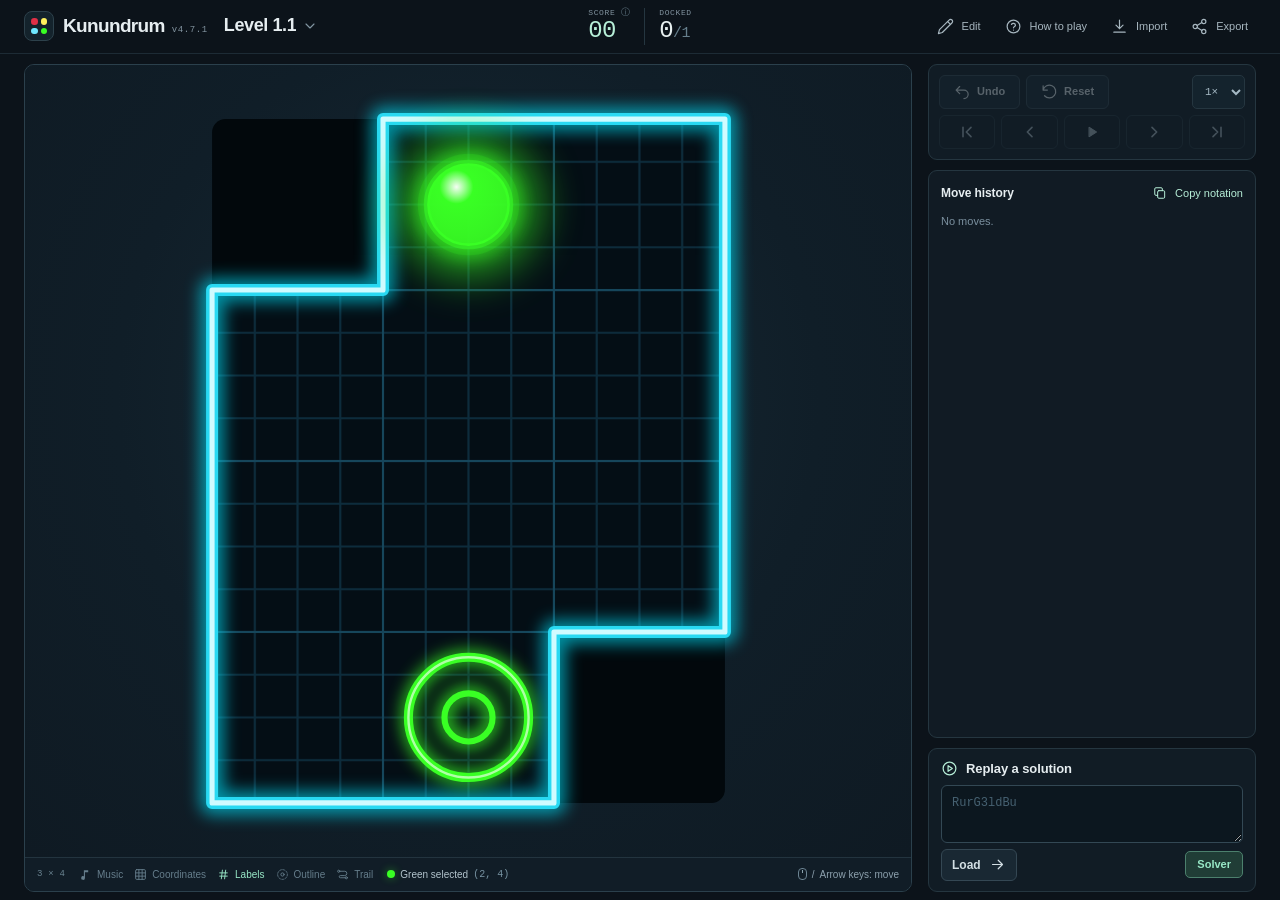
==== commit e559d0ad: "Webapp 4.7.1: Solver dialog: 'Initial position' wording, concise tooltips, Current position always c" ====
--- a/index.html
+++ b/index.html
@@ -65,7 +65,7 @@
 <dialog aria-labelledby="help-dialog-title" class="modal" id="help-dialog"><div class="modal-heading"><div><h2 id="help-dialog-title">How to play</h2></div><button aria-label="Close help" class="icon-button" data-close=""><span data-icon="close"></span></button></div><div class="help-intro">Select one ball and choose a direction. It keeps moving until it hits a wall, a boundary, or another ball. Dock every ball on a matching goal.</div>
 <div class="rule-grid"><article><span class="rule-symbol" style="color:var(--blue)">◎</span><div><h3>Stop to dock</h3><p>A matching goal docks a ball only when it stops there. Docked balls stay put and block other balls.</p></div></article><article><span class="rule-symbol" style="color:var(--mint)">⬡</span><div><h3>One-use hexagons</h3><p>Green subtracts; red adds. Passing through a hexagon consumes it. One move always adds one to the move score.</p></div></article><article><span class="rule-symbol">↱</span><div><h3>Follow the arrows</h3><p>Arrows redirect a move as you enter. Red arrows keep turning, but freeze while a ball moves: wait for the direction you want before you move.</p></div></article><article><span class="rule-symbol" style="color:var(--yellow)"><svg width="27" height="27" viewBox="0 0 27 27" aria-hidden="true"><circle cx="13.5" cy="13.5" r="9" fill="none" stroke="currentColor" stroke-width="3.5"/></svg></span><div><h3>Use a teleport</h3><p>Colored teleports accept matching balls; gray universal teleports accept any color. Both preserve direction. If the exit is occupied or switched off, the ball stops at the entrance.</p></div></article><article><span class="rule-symbol" style="color:var(--red)">◉</span><div><h3>Activate a switch</h3><p>Stop on a switch to toggle it red/green and change its linked walls or teleports. A wall group stays unchanged if turning it on would trap a ball inside a wall.</p></div></article><article><span class="rule-symbol"></span><div><h3>Go through a tunnel</h3><p>Two small triangles mark a gap in a wall. Tunnels come in linked pairs: a ball that moves through one emerges from the other. If the exit is occupied, the ball stops at the entrance.</p></div></article></div>
 <div class="help-box"><h3>Solution notation</h3><p><code>RurG3ldBu</code> means red up/right, green 3 left/down, blue up (each ball's group starts at its capital letter; no separators). Numbering is fixed from the starting board, left to right and bottom to top, and may be omitted when only one movable ball of that color remains. <code>Ru(-&gt;l)d</code> chooses left at the first rotating arrow during the upward move, then moves down. If the first arrow flips between two directions and a later arrow turns through all four, add that later arrow's direction: <code>Ru(-&gt;lr)</code>.</p></div><div class="shortcut-grid"><span><kbd>↑ ↓ ← →</kbd> Move selected ball</span><span><kbd>Shift + arrows</kbd> Select another ball</span><span><kbd>R G B Y</kbd> Select / cycle a color</span><span><kbd>Ctrl+Z</kbd> Delete last move (at route end)</span><span><kbd>Shift+Z / Home</kbd> Start</span><span><kbd>Z / PgUp</kbd> Previous</span><span><kbd>X / PgDn</kbd> Next (instant)</span><span><kbd>Space</kbd> Autoplay / pause</span><span><kbd>Shift+X / End</kbd> End</span><span><kbd>E</kbd> Toggle editor</span><span><kbd>Esc</kbd> Close dialog</span></div></dialog>
-<dialog aria-labelledby="share-dialog-title" class="modal share-modal" id="share-dialog"><div class="modal-heading"><div><h2 id="share-dialog-title">Export board / replay</h2></div><button aria-label="Close sharing" class="icon-button" data-close=""><span data-icon="close"></span></button></div><div class="share-options"><label class="share-check"><input id="share-include-route" type="checkbox"> Include route</label><span class="share-hint" id="share-route-help"></span></div><label class="input-label" for="share-code">K4 BOARD CODE</label><textarea class="code-input" id="share-code" readonly="" rows="4" spellcheck="false"></textarea><p class="field-help" id="share-code-help"></p><button class="primary-button full" id="copy-code"><span data-icon="copy"></span>Copy code</button><label class="input-label" for="share-link">PERMALINK</label><div class="share-row"><input class="code-input" id="share-link" readonly="" spellcheck="false" type="text"><button class="secondary-button" id="copy-link" title="Copy permalink"><span data-icon="copy"></span>Copy</button></div><p class="field-help" id="share-link-help"></p></dialog><dialog aria-labelledby="solver-dialog-title" class="modal solver-modal" id="solver-dialog"><div class="modal-heading"><div><div class="modal-title-row"><h2 id="solver-dialog-title">Solver</h2><small class="brand-version" id="solver-version"></small></div><p id="solver-board"></p></div><button aria-label="Close solver" class="icon-button" data-close=""><span data-icon="close"></span></button></div><div class="solver-code-head"><label class="input-label" for="solver-code">BOARD CODE (K4)</label><span class="solver-code-buttons"><button class="secondary-button compact" id="solver-use-start" type="button" title="The board as this level or route starts">Start board</button><button class="secondary-button compact" id="solver-use-position" type="button">Current position</button></span></div><textarea autocomplete="off" class="code-input" id="solver-code" rows="3" spellcheck="false"></textarea><p class="field-help" id="solver-code-help"></p><div class="inline-error" hidden="" id="solver-code-error" role="alert"></div><div class="solver-actions"><button class="primary-button small" id="solver-solve" type="button">Find best solution</button><button class="secondary-button" id="solver-certify" type="button">Certify current route</button><button class="secondary-button" hidden="" id="solver-stop" type="button">Stop</button></div><div class="solver-fields"><div><label class="input-label" for="solver-seconds">TIME LIMIT (SECONDS)</label><input class="code-input" id="solver-seconds" max="3600" min="1" type="number" value="60"></div><div><label class="input-label" for="solver-memory">MEMORY LIMIT (MB)</label><input class="code-input" id="solver-memory" max="1500" min="100" type="number" value="1000"></div></div><details class="solver-advanced"><summary>Advanced</summary><div class="solver-fields"><div><label class="input-label" for="solver-algorithm">ALGORITHM</label><select id="solver-algorithm"><option value="auto">Auto</option><option value="forward">Forward</option><option value="bidirectional">Bidirectional</option><option value="beam">Beam</option></select></div><div><label class="input-label" for="solver-max-states">MAX STATES</label><input class="code-input" id="solver-max-states" min="1" type="number" value="100000000"></div><div><label class="input-label" for="solver-max-depth">MAX DEPTH (MOVES)</label><input class="code-input" id="solver-max-depth" min="1" placeholder="none" type="number"></div><div><label class="input-label" for="solver-max-score">MAX SCORE</label><input class="code-input" id="solver-max-score" placeholder="none" type="number"></div><div><label class="input-label" for="solver-beam-width">BEAM WIDTH</label><input class="code-input" id="solver-beam-width" min="1" type="number" value="300000"></div><div><label class="input-label" for="solver-beam-heuristic">BEAM RANKING</label><select id="solver-beam-heuristic"><option value="static">Static</option><option value="dynamic">Dynamic</option></select></div></div><p class="field-help">Max score only looks for routes scoring at most that value. Certify sets it from the current route. <br/><b>Auto</b> picks bidirectional search (forward and reverse alternately) when the board allows it (at least 3 balls, no one-time hexagons), otherwise forward. <b>Forward</b> is plain breadth-first search from the start: it works on every board but stores the most states. Both prove optimality when they finish. <b>Beam</b> is faster than BFS and certifies optimality only on boards without hexagons when no state ever exceeded the beam width; otherwise it gives an upper bound.</p></details><div aria-live="polite" class="solver-progress" hidden="" id="solver-progress"></div><div class="solver-result" hidden="" id="solver-result"><div class="solver-verdict" id="solver-verdict"></div><p class="field-help" id="solver-note"></p><p class="solver-stats" id="solver-stats"></p><div id="solver-solution-box" hidden=""><label class="input-label" for="solver-solution">SOLUTION</label><textarea class="code-input" id="solver-solution" readonly="" rows="3" spellcheck="false"></textarea><button class="primary-button full" id="solver-copy" type="button"><span data-icon="copy"></span>Copy solution</button></div></div></dialog>
+<dialog aria-labelledby="share-dialog-title" class="modal share-modal" id="share-dialog"><div class="modal-heading"><div><h2 id="share-dialog-title">Export board / replay</h2></div><button aria-label="Close sharing" class="icon-button" data-close=""><span data-icon="close"></span></button></div><div class="share-options"><label class="share-check"><input id="share-include-route" type="checkbox"> Include route</label><span class="share-hint" id="share-route-help"></span></div><label class="input-label" for="share-code">K4 BOARD CODE</label><textarea class="code-input" id="share-code" readonly="" rows="4" spellcheck="false"></textarea><p class="field-help" id="share-code-help"></p><button class="primary-button full" id="copy-code"><span data-icon="copy"></span>Copy code</button><label class="input-label" for="share-link">PERMALINK</label><div class="share-row"><input class="code-input" id="share-link" readonly="" spellcheck="false" type="text"><button class="secondary-button" id="copy-link" title="Copy permalink"><span data-icon="copy"></span>Copy</button></div><p class="field-help" id="share-link-help"></p></dialog><dialog aria-labelledby="solver-dialog-title" class="modal solver-modal" id="solver-dialog"><div class="modal-heading"><div><div class="modal-title-row"><h2 id="solver-dialog-title">Solver</h2><small class="brand-version" id="solver-version"></small></div><p id="solver-board"></p></div><button aria-label="Close solver" class="icon-button" data-close=""><span data-icon="close"></span></button></div><div class="solver-code-head"><label class="input-label" for="solver-code">BOARD CODE (K4)</label><span class="solver-code-buttons"><button class="secondary-button compact" id="solver-use-initial" type="button" title="Run solver from initial position">Initial position</button><button class="secondary-button compact" id="solver-use-position" type="button" title="Run solver from current position">Current position</button></span></div><textarea autocomplete="off" class="code-input" id="solver-code" rows="2" spellcheck="false"></textarea><p class="field-help" id="solver-code-help"></p><div class="inline-error" hidden="" id="solver-code-error" role="alert"></div><div class="solver-fields"><div><label class="input-label" for="solver-seconds">TIME LIMIT (SECONDS)</label><input class="code-input" id="solver-seconds" max="3600" min="1" type="number" value="60"></div><div><label class="input-label" for="solver-memory">MEMORY LIMIT (MB)</label><input class="code-input" id="solver-memory" max="1500" min="100" type="number" value="1000"></div></div><details class="solver-advanced"><summary>Advanced</summary><div class="solver-fields"><div><label class="input-label" for="solver-algorithm">ALGORITHM</label><select id="solver-algorithm"><option value="auto">Auto</option><option value="forward">Forward</option><option value="bidirectional">Bidirectional</option><option value="beam">Beam</option></select></div><div><label class="input-label" for="solver-max-states">MAX STATES</label><input class="code-input" id="solver-max-states" min="1" type="number" value="100000000"></div><div><label class="input-label" for="solver-max-depth">MAX DEPTH (MOVES)</label><input class="code-input" id="solver-max-depth" min="1" placeholder="none" type="number"></div><div><label class="input-label" for="solver-max-score">MAX SCORE</label><input class="code-input" id="solver-max-score" placeholder="none" type="number"></div><div><label class="input-label" for="solver-beam-width">BEAM WIDTH</label><input class="code-input" id="solver-beam-width" min="1" type="number" value="300000"></div><div><label class="input-label" for="solver-beam-heuristic">BEAM RANKING</label><select id="solver-beam-heuristic"><option value="static">Static</option><option value="dynamic">Dynamic</option></select></div></div><p class="field-help">Max score only looks for routes scoring at most that value. Certify sets it from the current route. <br/><b>Auto</b> picks bidirectional search (forward and reverse alternately) when the board allows it (at least 3 balls, no one-time hexagons), otherwise forward. <b>Forward</b> is plain breadth-first search from the start: it works on every board but stores the most states. Both prove optimality when they finish. <b>Beam</b> is faster than BFS and certifies optimality only on boards without hexagons when no state ever exceeded the beam width; otherwise it gives an upper bound.</p></details><div class="solver-actions"><button class="primary-button small" id="solver-solve" type="button">Find best solution</button><button class="secondary-button" id="solver-certify" type="button">Certify current route</button><button class="secondary-button" hidden="" id="solver-stop" type="button">Stop</button></div><div aria-live="polite" class="solver-progress" hidden="" id="solver-progress"></div><div class="solver-result" hidden="" id="solver-result"><div class="solver-verdict" id="solver-verdict"></div><p class="field-help" id="solver-note"></p><p class="solver-stats" id="solver-stats"></p><div id="solver-solution-box" hidden=""><label class="input-label" for="solver-solution">SOLUTION</label><textarea class="code-input" id="solver-solution" readonly="" rows="3" spellcheck="false"></textarea><button class="primary-button full" id="solver-copy" type="button"><span data-icon="copy"></span>Copy solution</button></div></div></dialog>
 <dialog aria-labelledby="shot-dialog-title" class="modal shot-modal" id="shot-dialog"><div class="modal-heading"><div><h2 id="shot-dialog-title">Screenshot import</h2><p id="shot-summary"></p></div><button aria-label="Close screenshot review" class="icon-button" data-close=""><span data-icon="close"></span></button></div><canvas id="shot-review" aria-label="Screenshot with recognised cells outlined"></canvas><ul id="shot-warnings"></ul></dialog>
 <dialog aria-labelledby="board-dialog-title" class="modal" id="board-dialog"><div class="modal-heading"><div><div class="modal-title-row"><h2 id="board-dialog-title">Import</h2><small class="brand-version" id="parser-version"></small></div><p>Load a board code (optionally followed by a route), a shared link or a JSON board, or parse a screenshot of a level.</p></div><button aria-label="Close import" class="icon-button" data-close=""><span data-icon="close"></span></button></div><label class="input-label" for="board-input">BOARD CODE</label><textarea class="code-input board-source" id="board-input" placeholder="Paste a K4. board code (optionally with a route appended), a link, or a JSON board…" rows="10" spellcheck="false"></textarea><div class="inline-error" hidden="" id="board-error" role="alert"></div><div class="modal-bottom"><span>Paste a code and press Load board, or drop a screenshot anywhere in this dialog. The screenshot is parsed and opened in the editor; the code is validated before loading.</span><button class="secondary-button" id="import-shot" type="button" title="Parse a screenshot of a level and open it in the editor">Choose screenshot</button><input id="shot-file" type="file" accept="image/*" hidden><button class="primary-button" id="load-board">Load board<span data-icon="arrow-right"></span></button></div></dialog>
 </body>
--- a/styles.css
+++ b/styles.css
@@ -558,7 +558,7 @@
 .solver-modal textarea.code-input { min-height: 0; resize: vertical; }
 .solver-modal textarea:disabled { opacity: .5; }
 #solver-code-help { margin: 8px 0 12px; }
-.solver-actions { display: flex; flex-wrap: wrap; gap: 10px; margin-bottom: 6px; }
+.solver-actions { display: flex; flex-wrap: wrap; gap: 10px; margin-top: 18px; }
 .solver-fields { display: grid; grid-template-columns: repeat(auto-fit, minmax(170px, 1fr)); gap: 0 14px; }
 .solver-modal input.code-input, .solver-modal select { width: 100%; min-height: 36px; padding: 7px 10px; border: 1px solid #344753; border-radius: 6px; background: #0c161e; color: #d3dfe4; font: 12px var(--mono); }
 .solver-modal input:disabled, .solver-modal select:disabled { opacity: .5; }
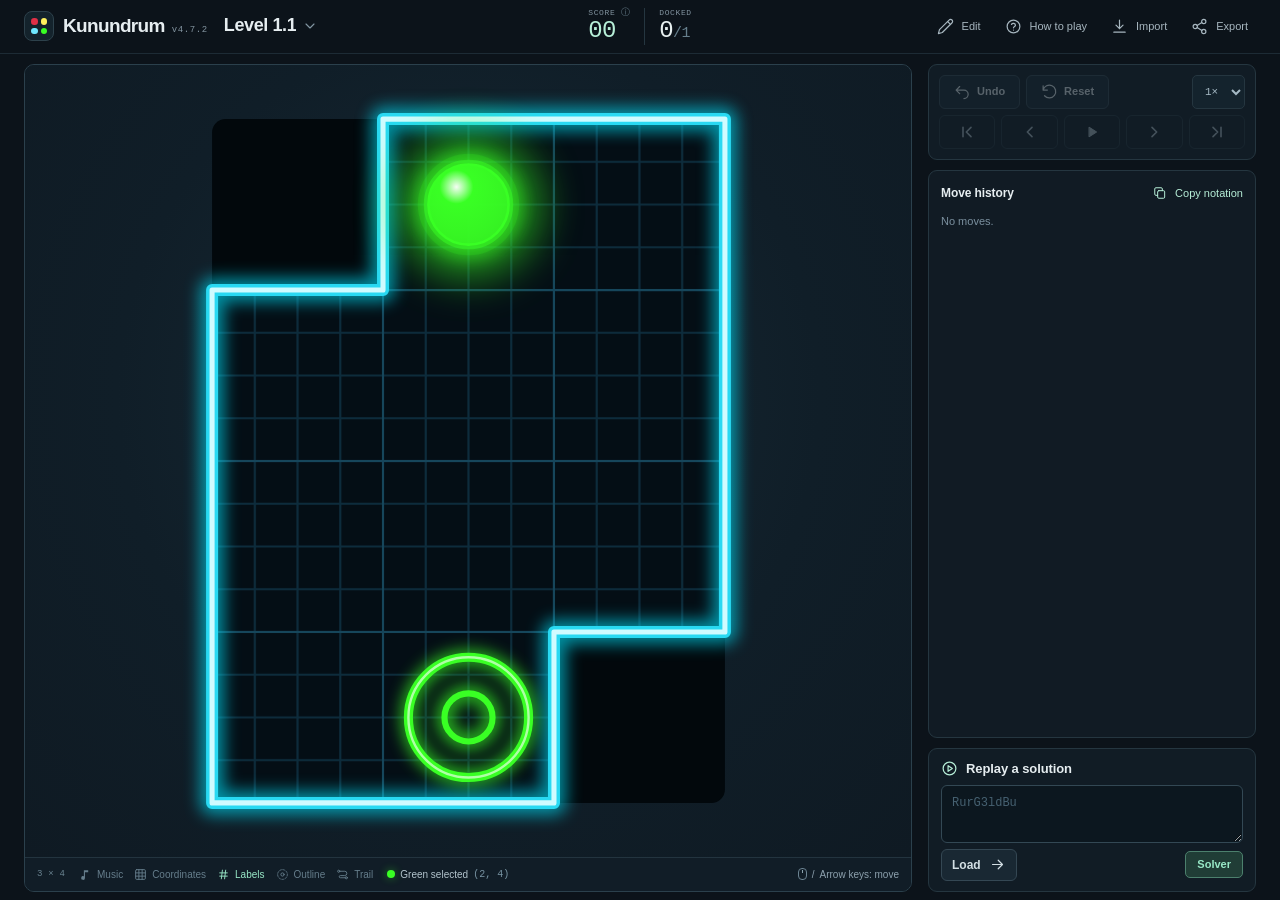
==== commit 236f2f7d: "Webapp 4.7.2: Solver dialog: merge the board/route line into the hint under the code box; verdict re" ====
--- a/index.html
+++ b/index.html
@@ -65,7 +65,7 @@
 <dialog aria-labelledby="help-dialog-title" class="modal" id="help-dialog"><div class="modal-heading"><div><h2 id="help-dialog-title">How to play</h2></div><button aria-label="Close help" class="icon-button" data-close=""><span data-icon="close"></span></button></div><div class="help-intro">Select one ball and choose a direction. It keeps moving until it hits a wall, a boundary, or another ball. Dock every ball on a matching goal.</div>
 <div class="rule-grid"><article><span class="rule-symbol" style="color:var(--blue)">◎</span><div><h3>Stop to dock</h3><p>A matching goal docks a ball only when it stops there. Docked balls stay put and block other balls.</p></div></article><article><span class="rule-symbol" style="color:var(--mint)">⬡</span><div><h3>One-use hexagons</h3><p>Green subtracts; red adds. Passing through a hexagon consumes it. One move always adds one to the move score.</p></div></article><article><span class="rule-symbol">↱</span><div><h3>Follow the arrows</h3><p>Arrows redirect a move as you enter. Red arrows keep turning, but freeze while a ball moves: wait for the direction you want before you move.</p></div></article><article><span class="rule-symbol" style="color:var(--yellow)"><svg width="27" height="27" viewBox="0 0 27 27" aria-hidden="true"><circle cx="13.5" cy="13.5" r="9" fill="none" stroke="currentColor" stroke-width="3.5"/></svg></span><div><h3>Use a teleport</h3><p>Colored teleports accept matching balls; gray universal teleports accept any color. Both preserve direction. If the exit is occupied or switched off, the ball stops at the entrance.</p></div></article><article><span class="rule-symbol" style="color:var(--red)">◉</span><div><h3>Activate a switch</h3><p>Stop on a switch to toggle it red/green and change its linked walls or teleports. A wall group stays unchanged if turning it on would trap a ball inside a wall.</p></div></article><article><span class="rule-symbol"></span><div><h3>Go through a tunnel</h3><p>Two small triangles mark a gap in a wall. Tunnels come in linked pairs: a ball that moves through one emerges from the other. If the exit is occupied, the ball stops at the entrance.</p></div></article></div>
 <div class="help-box"><h3>Solution notation</h3><p><code>RurG3ldBu</code> means red up/right, green 3 left/down, blue up (each ball's group starts at its capital letter; no separators). Numbering is fixed from the starting board, left to right and bottom to top, and may be omitted when only one movable ball of that color remains. <code>Ru(-&gt;l)d</code> chooses left at the first rotating arrow during the upward move, then moves down. If the first arrow flips between two directions and a later arrow turns through all four, add that later arrow's direction: <code>Ru(-&gt;lr)</code>.</p></div><div class="shortcut-grid"><span><kbd>↑ ↓ ← →</kbd> Move selected ball</span><span><kbd>Shift + arrows</kbd> Select another ball</span><span><kbd>R G B Y</kbd> Select / cycle a color</span><span><kbd>Ctrl+Z</kbd> Delete last move (at route end)</span><span><kbd>Shift+Z / Home</kbd> Start</span><span><kbd>Z / PgUp</kbd> Previous</span><span><kbd>X / PgDn</kbd> Next (instant)</span><span><kbd>Space</kbd> Autoplay / pause</span><span><kbd>Shift+X / End</kbd> End</span><span><kbd>E</kbd> Toggle editor</span><span><kbd>Esc</kbd> Close dialog</span></div></dialog>
-<dialog aria-labelledby="share-dialog-title" class="modal share-modal" id="share-dialog"><div class="modal-heading"><div><h2 id="share-dialog-title">Export board / replay</h2></div><button aria-label="Close sharing" class="icon-button" data-close=""><span data-icon="close"></span></button></div><div class="share-options"><label class="share-check"><input id="share-include-route" type="checkbox"> Include route</label><span class="share-hint" id="share-route-help"></span></div><label class="input-label" for="share-code">K4 BOARD CODE</label><textarea class="code-input" id="share-code" readonly="" rows="4" spellcheck="false"></textarea><p class="field-help" id="share-code-help"></p><button class="primary-button full" id="copy-code"><span data-icon="copy"></span>Copy code</button><label class="input-label" for="share-link">PERMALINK</label><div class="share-row"><input class="code-input" id="share-link" readonly="" spellcheck="false" type="text"><button class="secondary-button" id="copy-link" title="Copy permalink"><span data-icon="copy"></span>Copy</button></div><p class="field-help" id="share-link-help"></p></dialog><dialog aria-labelledby="solver-dialog-title" class="modal solver-modal" id="solver-dialog"><div class="modal-heading"><div><div class="modal-title-row"><h2 id="solver-dialog-title">Solver</h2><small class="brand-version" id="solver-version"></small></div><p id="solver-board"></p></div><button aria-label="Close solver" class="icon-button" data-close=""><span data-icon="close"></span></button></div><div class="solver-code-head"><label class="input-label" for="solver-code">BOARD CODE (K4)</label><span class="solver-code-buttons"><button class="secondary-button compact" id="solver-use-initial" type="button" title="Run solver from initial position">Initial position</button><button class="secondary-button compact" id="solver-use-position" type="button" title="Run solver from current position">Current position</button></span></div><textarea autocomplete="off" class="code-input" id="solver-code" rows="2" spellcheck="false"></textarea><p class="field-help" id="solver-code-help"></p><div class="inline-error" hidden="" id="solver-code-error" role="alert"></div><div class="solver-fields"><div><label class="input-label" for="solver-seconds">TIME LIMIT (SECONDS)</label><input class="code-input" id="solver-seconds" max="3600" min="1" type="number" value="60"></div><div><label class="input-label" for="solver-memory">MEMORY LIMIT (MB)</label><input class="code-input" id="solver-memory" max="1500" min="100" type="number" value="1000"></div></div><details class="solver-advanced"><summary>Advanced</summary><div class="solver-fields"><div><label class="input-label" for="solver-algorithm">ALGORITHM</label><select id="solver-algorithm"><option value="auto">Auto</option><option value="forward">Forward</option><option value="bidirectional">Bidirectional</option><option value="beam">Beam</option></select></div><div><label class="input-label" for="solver-max-states">MAX STATES</label><input class="code-input" id="solver-max-states" min="1" type="number" value="100000000"></div><div><label class="input-label" for="solver-max-depth">MAX DEPTH (MOVES)</label><input class="code-input" id="solver-max-depth" min="1" placeholder="none" type="number"></div><div><label class="input-label" for="solver-max-score">MAX SCORE</label><input class="code-input" id="solver-max-score" placeholder="none" type="number"></div><div><label class="input-label" for="solver-beam-width">BEAM WIDTH</label><input class="code-input" id="solver-beam-width" min="1" type="number" value="300000"></div><div><label class="input-label" for="solver-beam-heuristic">BEAM RANKING</label><select id="solver-beam-heuristic"><option value="static">Static</option><option value="dynamic">Dynamic</option></select></div></div><p class="field-help">Max score only looks for routes scoring at most that value. Certify sets it from the current route. <br/><b>Auto</b> picks bidirectional search (forward and reverse alternately) when the board allows it (at least 3 balls, no one-time hexagons), otherwise forward. <b>Forward</b> is plain breadth-first search from the start: it works on every board but stores the most states. Both prove optimality when they finish. <b>Beam</b> is faster than BFS and certifies optimality only on boards without hexagons when no state ever exceeded the beam width; otherwise it gives an upper bound.</p></details><div class="solver-actions"><button class="primary-button small" id="solver-solve" type="button">Find best solution</button><button class="secondary-button" id="solver-certify" type="button">Certify current route</button><button class="secondary-button" hidden="" id="solver-stop" type="button">Stop</button></div><div aria-live="polite" class="solver-progress" hidden="" id="solver-progress"></div><div class="solver-result" hidden="" id="solver-result"><div class="solver-verdict" id="solver-verdict"></div><p class="field-help" id="solver-note"></p><p class="solver-stats" id="solver-stats"></p><div id="solver-solution-box" hidden=""><label class="input-label" for="solver-solution">SOLUTION</label><textarea class="code-input" id="solver-solution" readonly="" rows="3" spellcheck="false"></textarea><button class="primary-button full" id="solver-copy" type="button"><span data-icon="copy"></span>Copy solution</button></div></div></dialog>
+<dialog aria-labelledby="share-dialog-title" class="modal share-modal" id="share-dialog"><div class="modal-heading"><div><h2 id="share-dialog-title">Export board / replay</h2></div><button aria-label="Close sharing" class="icon-button" data-close=""><span data-icon="close"></span></button></div><div class="share-options"><label class="share-check"><input id="share-include-route" type="checkbox"> Include route</label><span class="share-hint" id="share-route-help"></span></div><label class="input-label" for="share-code">K4 BOARD CODE</label><textarea class="code-input" id="share-code" readonly="" rows="4" spellcheck="false"></textarea><p class="field-help" id="share-code-help"></p><button class="primary-button full" id="copy-code"><span data-icon="copy"></span>Copy code</button><label class="input-label" for="share-link">PERMALINK</label><div class="share-row"><input class="code-input" id="share-link" readonly="" spellcheck="false" type="text"><button class="secondary-button" id="copy-link" title="Copy permalink"><span data-icon="copy"></span>Copy</button></div><p class="field-help" id="share-link-help"></p></dialog><dialog aria-labelledby="solver-dialog-title" class="modal solver-modal" id="solver-dialog"><div class="modal-heading"><div><div class="modal-title-row"><h2 id="solver-dialog-title">Solver</h2><small class="brand-version" id="solver-version"></small></div></div><button aria-label="Close solver" class="icon-button" data-close=""><span data-icon="close"></span></button></div><div class="solver-code-head"><label class="input-label" for="solver-code">BOARD CODE (K4)</label><span class="solver-code-buttons"><button class="secondary-button compact" id="solver-use-initial" type="button" title="Run solver from initial position">Initial position</button><button class="secondary-button compact" id="solver-use-position" type="button" title="Run solver from current position">Current position</button></span></div><textarea autocomplete="off" class="code-input" id="solver-code" rows="2" spellcheck="false"></textarea><p class="field-help" id="solver-code-help"></p><div class="inline-error" hidden="" id="solver-code-error" role="alert"></div><div class="solver-fields"><div><label class="input-label" for="solver-seconds">TIME LIMIT (SECONDS)</label><input class="code-input" id="solver-seconds" max="3600" min="1" type="number" value="60"></div><div><label class="input-label" for="solver-memory">MEMORY LIMIT (MB)</label><input class="code-input" id="solver-memory" max="1500" min="100" type="number" value="1000"></div></div><details class="solver-advanced"><summary>Advanced</summary><div class="solver-fields"><div><label class="input-label" for="solver-algorithm">ALGORITHM</label><select id="solver-algorithm"><option value="auto">Auto</option><option value="forward">Forward</option><option value="bidirectional">Bidirectional</option><option value="beam">Beam</option></select></div><div><label class="input-label" for="solver-max-states">MAX STATES</label><input class="code-input" id="solver-max-states" min="1" type="number" value="100000000"></div><div><label class="input-label" for="solver-max-depth">MAX DEPTH (MOVES)</label><input class="code-input" id="solver-max-depth" min="1" placeholder="none" type="number"></div><div><label class="input-label" for="solver-max-score">MAX SCORE</label><input class="code-input" id="solver-max-score" placeholder="none" type="number"></div><div><label class="input-label" for="solver-beam-width">BEAM WIDTH</label><input class="code-input" id="solver-beam-width" min="1" type="number" value="300000"></div><div><label class="input-label" for="solver-beam-heuristic">BEAM RANKING</label><select id="solver-beam-heuristic"><option value="static">Static</option><option value="dynamic">Dynamic</option></select></div></div><p class="field-help">Max score only looks for routes scoring at most that value. Certify sets it from the current route. <br/><b>Auto</b> picks bidirectional search (forward and reverse alternately) when the board allows it (at least 3 balls, no one-time hexagons), otherwise forward. <b>Forward</b> is plain breadth-first search from the start: it works on every board but stores the most states. Both prove optimality when they finish. <b>Beam</b> is faster than BFS and certifies optimality only on boards without hexagons when no state ever exceeded the beam width; otherwise it gives an upper bound.</p></details><div class="solver-actions"><button class="primary-button small" id="solver-solve" type="button">Find best solution</button><button class="secondary-button" id="solver-certify" type="button">Certify current route</button><button class="secondary-button" hidden="" id="solver-stop" type="button">Stop</button></div><div aria-live="polite" class="solver-progress" hidden="" id="solver-progress"></div><div class="solver-result" hidden="" id="solver-result"><div class="solver-verdict" id="solver-verdict"></div><p class="field-help" id="solver-note"></p><p class="solver-stats" id="solver-stats"></p><div id="solver-solution-box" hidden=""><label class="input-label" for="solver-solution">SOLUTION</label><textarea class="code-input" id="solver-solution" readonly="" rows="3" spellcheck="false"></textarea><button class="primary-button full" id="solver-copy" type="button"><span data-icon="copy"></span>Copy solution</button></div></div></dialog>
 <dialog aria-labelledby="shot-dialog-title" class="modal shot-modal" id="shot-dialog"><div class="modal-heading"><div><h2 id="shot-dialog-title">Screenshot import</h2><p id="shot-summary"></p></div><button aria-label="Close screenshot review" class="icon-button" data-close=""><span data-icon="close"></span></button></div><canvas id="shot-review" aria-label="Screenshot with recognised cells outlined"></canvas><ul id="shot-warnings"></ul></dialog>
 <dialog aria-labelledby="board-dialog-title" class="modal" id="board-dialog"><div class="modal-heading"><div><div class="modal-title-row"><h2 id="board-dialog-title">Import</h2><small class="brand-version" id="parser-version"></small></div><p>Load a board code (optionally followed by a route), a shared link or a JSON board, or parse a screenshot of a level.</p></div><button aria-label="Close import" class="icon-button" data-close=""><span data-icon="close"></span></button></div><label class="input-label" for="board-input">BOARD CODE</label><textarea class="code-input board-source" id="board-input" placeholder="Paste a K4. board code (optionally with a route appended), a link, or a JSON board…" rows="10" spellcheck="false"></textarea><div class="inline-error" hidden="" id="board-error" role="alert"></div><div class="modal-bottom"><span>Paste a code and press Load board, or drop a screenshot anywhere in this dialog. The screenshot is parsed and opened in the editor; the code is validated before loading.</span><button class="secondary-button" id="import-shot" type="button" title="Parse a screenshot of a level and open it in the editor">Choose screenshot</button><input id="shot-file" type="file" accept="image/*" hidden><button class="primary-button" id="load-board">Load board<span data-icon="arrow-right"></span></button></div></dialog>
 </body>
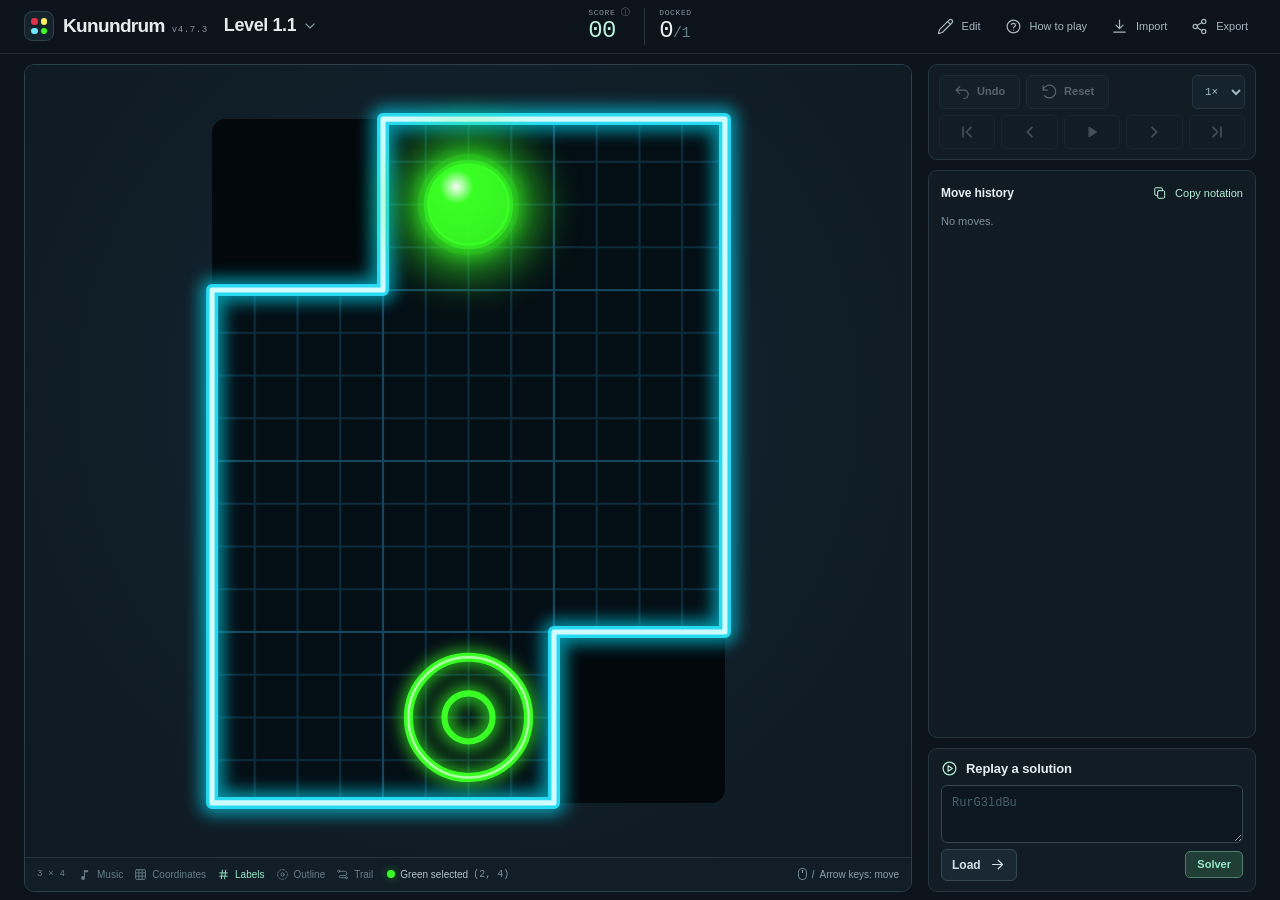
==== commit 860ede6b: "Webapp 4.7.3: tighter dialog top padding, Import dialog same size as Export, help wording (gate, the" ====
--- a/index.html
+++ b/index.html
@@ -63,10 +63,10 @@
 <div aria-live="polite" class="toast" id="toast" role="status"></div>
 <dialog aria-labelledby="levels-dialog-title" class="modal levels-modal" id="levels-dialog"><div class="modal-heading"><div><h2 id="levels-dialog-title">Puzzles</h2></div><button aria-label="Close puzzle picker" class="icon-button" data-close=""><span data-icon="close"></span></button></div><div class="levels-layout"><nav aria-label="Chapters" class="chapter-bar" id="chapter-bar"></nav><div aria-live="polite" class="level-cards" id="level-cards"></div></div></dialog>
 <dialog aria-labelledby="help-dialog-title" class="modal" id="help-dialog"><div class="modal-heading"><div><h2 id="help-dialog-title">How to play</h2></div><button aria-label="Close help" class="icon-button" data-close=""><span data-icon="close"></span></button></div><div class="help-intro">Select one ball and choose a direction. It keeps moving until it hits a wall, a boundary, or another ball. Dock every ball on a matching goal.</div>
-<div class="rule-grid"><article><span class="rule-symbol" style="color:var(--blue)">◎</span><div><h3>Stop to dock</h3><p>A matching goal docks a ball only when it stops there. Docked balls stay put and block other balls.</p></div></article><article><span class="rule-symbol" style="color:var(--mint)">⬡</span><div><h3>One-use hexagons</h3><p>Green subtracts; red adds. Passing through a hexagon consumes it. One move always adds one to the move score.</p></div></article><article><span class="rule-symbol">↱</span><div><h3>Follow the arrows</h3><p>Arrows redirect a move as you enter. Red arrows keep turning, but freeze while a ball moves: wait for the direction you want before you move.</p></div></article><article><span class="rule-symbol" style="color:var(--yellow)"><svg width="27" height="27" viewBox="0 0 27 27" aria-hidden="true"><circle cx="13.5" cy="13.5" r="9" fill="none" stroke="currentColor" stroke-width="3.5"/></svg></span><div><h3>Use a teleport</h3><p>Colored teleports accept matching balls; gray universal teleports accept any color. Both preserve direction. If the exit is occupied or switched off, the ball stops at the entrance.</p></div></article><article><span class="rule-symbol" style="color:var(--red)">◉</span><div><h3>Activate a switch</h3><p>Stop on a switch to toggle it red/green and change its linked walls or teleports. A wall group stays unchanged if turning it on would trap a ball inside a wall.</p></div></article><article><span class="rule-symbol"></span><div><h3>Go through a tunnel</h3><p>Two small triangles mark a gap in a wall. Tunnels come in linked pairs: a ball that moves through one emerges from the other. If the exit is occupied, the ball stops at the entrance.</p></div></article></div>
-<div class="help-box"><h3>Solution notation</h3><p><code>RurG3ldBu</code> means red up/right, green 3 left/down, blue up (each ball's group starts at its capital letter; no separators). Numbering is fixed from the starting board, left to right and bottom to top, and may be omitted when only one movable ball of that color remains. <code>Ru(-&gt;l)d</code> chooses left at the first rotating arrow during the upward move, then moves down. If the first arrow flips between two directions and a later arrow turns through all four, add that later arrow's direction: <code>Ru(-&gt;lr)</code>.</p></div><div class="shortcut-grid"><span><kbd>↑ ↓ ← →</kbd> Move selected ball</span><span><kbd>Shift + arrows</kbd> Select another ball</span><span><kbd>R G B Y</kbd> Select / cycle a color</span><span><kbd>Ctrl+Z</kbd> Delete last move (at route end)</span><span><kbd>Shift+Z / Home</kbd> Start</span><span><kbd>Z / PgUp</kbd> Previous</span><span><kbd>X / PgDn</kbd> Next (instant)</span><span><kbd>Space</kbd> Autoplay / pause</span><span><kbd>Shift+X / End</kbd> End</span><span><kbd>E</kbd> Toggle editor</span><span><kbd>Esc</kbd> Close dialog</span></div></dialog>
+<div class="rule-grid"><article><span class="rule-symbol" style="color:var(--blue)">◎</span><div><h3>Stop to dock</h3><p>A matching goal docks a ball only when it stops there. Docked balls stay put and block other balls.</p></div></article><article><span class="rule-symbol" style="color:var(--mint)">⬡</span><div><h3>One-use hexagons</h3><p>Green subtracts; red adds. Passing through a hexagon consumes it. One move always adds one to the move score.</p></div></article><article><span class="rule-symbol">↱</span><div><h3>Follow the arrows</h3><p>Arrows redirect a move as you enter. Red arrows keep turning, but freeze while a ball moves: wait for the direction you want before you move.</p></div></article><article><span class="rule-symbol" style="color:var(--yellow)"><svg width="27" height="27" viewBox="0 0 27 27" aria-hidden="true"><circle cx="13.5" cy="13.5" r="9" fill="none" stroke="currentColor" stroke-width="3.5"/></svg></span><div><h3>Use a teleport</h3><p>Colored teleports accept matching balls; gray universal teleports accept any color. Both preserve direction. If the exit is occupied or switched off, the ball stops at the entrance.</p></div></article><article><span class="rule-symbol" style="color:var(--red)">◉</span><div><h3>Activate a switch</h3><p>Stop on a switch to toggle it red/green and change its linked gates or teleports. A switch does nothing if closing a gate would trap a ball inside it.</p></div></article><article><span class="rule-symbol"></span><div><h3>Go through a tunnel</h3><p>Two small triangles mark a gap in a wall. Tunnels come in linked pairs: a ball that moves through one emerges from the other. If the exit is occupied, the ball stops at the entrance.</p></div></article></div>
+<div class="help-box"><h3>Solution notation</h3><p><code>RurG3ldBu</code> means red up then right, green 3 left then down, blue up (each ball's group starts at its capital letter; no separators). Numbering is fixed from the starting board, left to right and bottom to top, and may be omitted when only one movable ball of that color remains. <code>Ru(-&gt;l)d</code> chooses left at the first rotating arrow during the upward move, then moves down. If the first arrow flips between two directions and a later arrow turns through all four, add that later arrow's direction: <code>Ru(-&gt;lr)</code>.</p></div><div class="shortcut-grid"><span><kbd>↑ ↓ ← →</kbd> Move selected ball</span><span><kbd>Shift + arrows</kbd> Select another ball</span><span><kbd>R G B Y</kbd> Select / cycle a color</span><span><kbd>Ctrl+Z</kbd> Delete last move (at route end)</span><span><kbd>Shift+Z / Home</kbd> Start</span><span><kbd>Z / PgUp</kbd> Previous</span><span><kbd>X / PgDn</kbd> Next (instant)</span><span><kbd>Space</kbd> Autoplay / pause</span><span><kbd>Shift+X / End</kbd> End</span><span><kbd>E</kbd> Toggle editor</span><span><kbd>Esc</kbd> Close dialog</span></div></dialog>
 <dialog aria-labelledby="share-dialog-title" class="modal share-modal" id="share-dialog"><div class="modal-heading"><div><h2 id="share-dialog-title">Export board / replay</h2></div><button aria-label="Close sharing" class="icon-button" data-close=""><span data-icon="close"></span></button></div><div class="share-options"><label class="share-check"><input id="share-include-route" type="checkbox"> Include route</label><span class="share-hint" id="share-route-help"></span></div><label class="input-label" for="share-code">K4 BOARD CODE</label><textarea class="code-input" id="share-code" readonly="" rows="4" spellcheck="false"></textarea><p class="field-help" id="share-code-help"></p><button class="primary-button full" id="copy-code"><span data-icon="copy"></span>Copy code</button><label class="input-label" for="share-link">PERMALINK</label><div class="share-row"><input class="code-input" id="share-link" readonly="" spellcheck="false" type="text"><button class="secondary-button" id="copy-link" title="Copy permalink"><span data-icon="copy"></span>Copy</button></div><p class="field-help" id="share-link-help"></p></dialog><dialog aria-labelledby="solver-dialog-title" class="modal solver-modal" id="solver-dialog"><div class="modal-heading"><div><div class="modal-title-row"><h2 id="solver-dialog-title">Solver</h2><small class="brand-version" id="solver-version"></small></div></div><button aria-label="Close solver" class="icon-button" data-close=""><span data-icon="close"></span></button></div><div class="solver-code-head"><label class="input-label" for="solver-code">BOARD CODE (K4)</label><span class="solver-code-buttons"><button class="secondary-button compact" id="solver-use-initial" type="button" title="Run solver from initial position">Initial position</button><button class="secondary-button compact" id="solver-use-position" type="button" title="Run solver from current position">Current position</button></span></div><textarea autocomplete="off" class="code-input" id="solver-code" rows="2" spellcheck="false"></textarea><p class="field-help" id="solver-code-help"></p><div class="inline-error" hidden="" id="solver-code-error" role="alert"></div><div class="solver-fields"><div><label class="input-label" for="solver-seconds">TIME LIMIT (SECONDS)</label><input class="code-input" id="solver-seconds" max="3600" min="1" type="number" value="60"></div><div><label class="input-label" for="solver-memory">MEMORY LIMIT (MB)</label><input class="code-input" id="solver-memory" max="1500" min="100" type="number" value="1000"></div></div><details class="solver-advanced"><summary>Advanced</summary><div class="solver-fields"><div><label class="input-label" for="solver-algorithm">ALGORITHM</label><select id="solver-algorithm"><option value="auto">Auto</option><option value="forward">Forward</option><option value="bidirectional">Bidirectional</option><option value="beam">Beam</option></select></div><div><label class="input-label" for="solver-max-states">MAX STATES</label><input class="code-input" id="solver-max-states" min="1" type="number" value="100000000"></div><div><label class="input-label" for="solver-max-depth">MAX DEPTH (MOVES)</label><input class="code-input" id="solver-max-depth" min="1" placeholder="none" type="number"></div><div><label class="input-label" for="solver-max-score">MAX SCORE</label><input class="code-input" id="solver-max-score" placeholder="none" type="number"></div><div><label class="input-label" for="solver-beam-width">BEAM WIDTH</label><input class="code-input" id="solver-beam-width" min="1" type="number" value="300000"></div><div><label class="input-label" for="solver-beam-heuristic">BEAM RANKING</label><select id="solver-beam-heuristic"><option value="static">Static</option><option value="dynamic">Dynamic</option></select></div></div><p class="field-help">Max score only looks for routes scoring at most that value. Certify sets it from the current route. <br/><b>Auto</b> picks bidirectional search (forward and reverse alternately) when the board allows it (at least 3 balls, no one-time hexagons), otherwise forward. <b>Forward</b> is plain breadth-first search from the start: it works on every board but stores the most states. Both prove optimality when they finish. <b>Beam</b> is faster than BFS and certifies optimality only on boards without hexagons when no state ever exceeded the beam width; otherwise it gives an upper bound.</p></details><div class="solver-actions"><button class="primary-button small" id="solver-solve" type="button">Find best solution</button><button class="secondary-button" id="solver-certify" type="button">Certify current route</button><button class="secondary-button" hidden="" id="solver-stop" type="button">Stop</button></div><div aria-live="polite" class="solver-progress" hidden="" id="solver-progress"></div><div class="solver-result" hidden="" id="solver-result"><div class="solver-verdict" id="solver-verdict"></div><p class="field-help" id="solver-note"></p><p class="solver-stats" id="solver-stats"></p><div id="solver-solution-box" hidden=""><label class="input-label" for="solver-solution">SOLUTION</label><textarea class="code-input" id="solver-solution" readonly="" rows="3" spellcheck="false"></textarea><button class="primary-button full" id="solver-copy" type="button"><span data-icon="copy"></span>Copy solution</button></div></div></dialog>
 <dialog aria-labelledby="shot-dialog-title" class="modal shot-modal" id="shot-dialog"><div class="modal-heading"><div><h2 id="shot-dialog-title">Screenshot import</h2><p id="shot-summary"></p></div><button aria-label="Close screenshot review" class="icon-button" data-close=""><span data-icon="close"></span></button></div><canvas id="shot-review" aria-label="Screenshot with recognised cells outlined"></canvas><ul id="shot-warnings"></ul></dialog>
-<dialog aria-labelledby="board-dialog-title" class="modal" id="board-dialog"><div class="modal-heading"><div><div class="modal-title-row"><h2 id="board-dialog-title">Import</h2><small class="brand-version" id="parser-version"></small></div><p>Load a board code (optionally followed by a route), a shared link or a JSON board, or parse a screenshot of a level.</p></div><button aria-label="Close import" class="icon-button" data-close=""><span data-icon="close"></span></button></div><label class="input-label" for="board-input">BOARD CODE</label><textarea class="code-input board-source" id="board-input" placeholder="Paste a K4. board code (optionally with a route appended), a link, or a JSON board…" rows="10" spellcheck="false"></textarea><div class="inline-error" hidden="" id="board-error" role="alert"></div><div class="modal-bottom"><span>Paste a code and press Load board, or drop a screenshot anywhere in this dialog. The screenshot is parsed and opened in the editor; the code is validated before loading.</span><button class="secondary-button" id="import-shot" type="button" title="Parse a screenshot of a level and open it in the editor">Choose screenshot</button><input id="shot-file" type="file" accept="image/*" hidden><button class="primary-button" id="load-board">Load board<span data-icon="arrow-right"></span></button></div></dialog>
+<dialog aria-labelledby="board-dialog-title" class="modal share-modal" id="board-dialog"><div class="modal-heading"><div><div class="modal-title-row"><h2 id="board-dialog-title">Import</h2><small class="brand-version" id="parser-version"></small></div><p>Load a board code (optionally followed by a route), a shared link or a JSON board, or parse a screenshot of a level.</p></div><button aria-label="Close import" class="icon-button" data-close=""><span data-icon="close"></span></button></div><label class="input-label" for="board-input">BOARD CODE</label><textarea class="code-input board-source" id="board-input" placeholder="Paste a K4. board code (optionally with a route appended), a link, or a JSON board…" rows="8" spellcheck="false"></textarea><div class="inline-error" hidden="" id="board-error" role="alert"></div><div class="modal-bottom"><span>Paste a code and press Load board, or drop a screenshot anywhere in this dialog. The screenshot is parsed and opened in the editor; the code is validated before loading.</span><button class="secondary-button" id="import-shot" type="button" title="Parse a screenshot of a level and open it in the editor">Choose screenshot</button><input id="shot-file" type="file" accept="image/*" hidden><button class="primary-button" id="load-board">Load board<span data-icon="arrow-right"></span></button></div></dialog>
 </body>
 </html>
--- a/styles.css
+++ b/styles.css
@@ -163,15 +163,15 @@
 #replay-speed { max-width: 53px; height: 33px; padding: 0 2px; border: 1px solid var(--border); border-radius: 5px; color: #a5b9c4; background: #14232d; font: 10px var(--mono); cursor: pointer; }
 
 /* Dialogs */
-.modal { width: min(800px, calc(100vw - 48px)); max-height: calc(100dvh - 48px); margin: auto; padding: 28px; border: 1px solid #3c5360; border-radius: 14px; background: #111d27; color: var(--text); box-shadow: 0 24px 100px #0009; overflow-x: hidden; overflow-y: auto; }
+.modal { width: min(800px, calc(100vw - 48px)); max-height: calc(100dvh - 48px); margin: auto; padding: 16px 28px 28px; border: 1px solid #3c5360; border-radius: 14px; background: #111d27; color: var(--text); box-shadow: 0 24px 100px #0009; overflow-x: hidden; overflow-y: auto; }
 .modal::backdrop { background: #030a10c9; backdrop-filter: blur(7px); }
 .modal-heading { display: flex; align-items: flex-start; justify-content: space-between; gap: 20px; margin-bottom: 24px; }
 .modal-title-row { display:flex; align-items:baseline; gap:7px; }
-.modal-heading h2 { margin-top: 9px; font-size: 25px; font-weight: 550; line-height: 1.25; letter-spacing: -.7px; }
+.modal-heading h2 { margin-top: 0; font-size: 25px; font-weight: 550; line-height: 1.25; letter-spacing: -.7px; }
 .modal-heading p { margin-top: 9px; font-size: 12px; color: #8ea6b4; }
 .modal-heading > .icon-button { width: 31px; height: 31px; flex-shrink: 0; }
 .modal-bottom { display: flex; align-items: center; justify-content: space-between; gap: 16px; padding-top: 20px; margin-top: 22px; border-top: 1px solid #293e4b; color: #7c97a6; font-size: 11px; }
-.levels-modal { width: min(1240px, calc(100vw - 32px)); overflow: hidden; padding: 16px 18px 14px; }
+.levels-modal { width: min(1240px, calc(100vw - 32px)); overflow: hidden; padding: 10px 18px 14px; }
 .levels-modal .modal-heading { margin-bottom: 12px; align-items: center; }
 .levels-modal .modal-heading h2 { margin-top: 0; font-size: 20px; }
 .levels-modal[open] { display: flex; flex-direction: column; height: calc(100dvh - 48px); }
@@ -216,7 +216,7 @@
 .share-check input { width: auto; }
 .share-check input:disabled + * , .share-check:has(input:disabled) { opacity: .5; }
 .code-input { min-height: 100px; max-height: 360px; color: #b0c7ce; font-size: 11px; overflow-wrap: anywhere; }
-.board-source { min-height: 230px; white-space: pre-wrap; }
+.board-source { min-height: 180px; white-space: pre-wrap; }
 .field-help { margin: 10px 0 17px; color: #6c8797; font-size: 11px; line-height: 1.8; }
 .schema-help { margin-top: 16px; padding: 12px 15px; border: 1px solid #263e4c; border-radius: 6px; background: #0e1c25; }
 .schema-help summary { cursor: pointer; color: #a3bec7; font-size: 11px; border-radius: 2px; }
@@ -298,7 +298,7 @@
   .play-button { min-height: 37px; font-size: 11px; }
   #replay-speed { height: 37px; max-width: 60px; padding: 0 4px; }
   .levels-modal[open] { height: calc(100dvh - 24px); }
-  .modal { width: calc(100vw - 24px); max-height: calc(100dvh - 24px); padding: 22px 18px; border-radius: 11px; }
+  .modal { width: calc(100vw - 24px); max-height: calc(100dvh - 24px); padding: 14px 18px 22px; border-radius: 11px; }
   .modal-heading { gap: 12px; margin-bottom: 21px; }
   .modal-heading h2 { font-size: 22px; }
   .modal-heading p { font-size: 11px; }
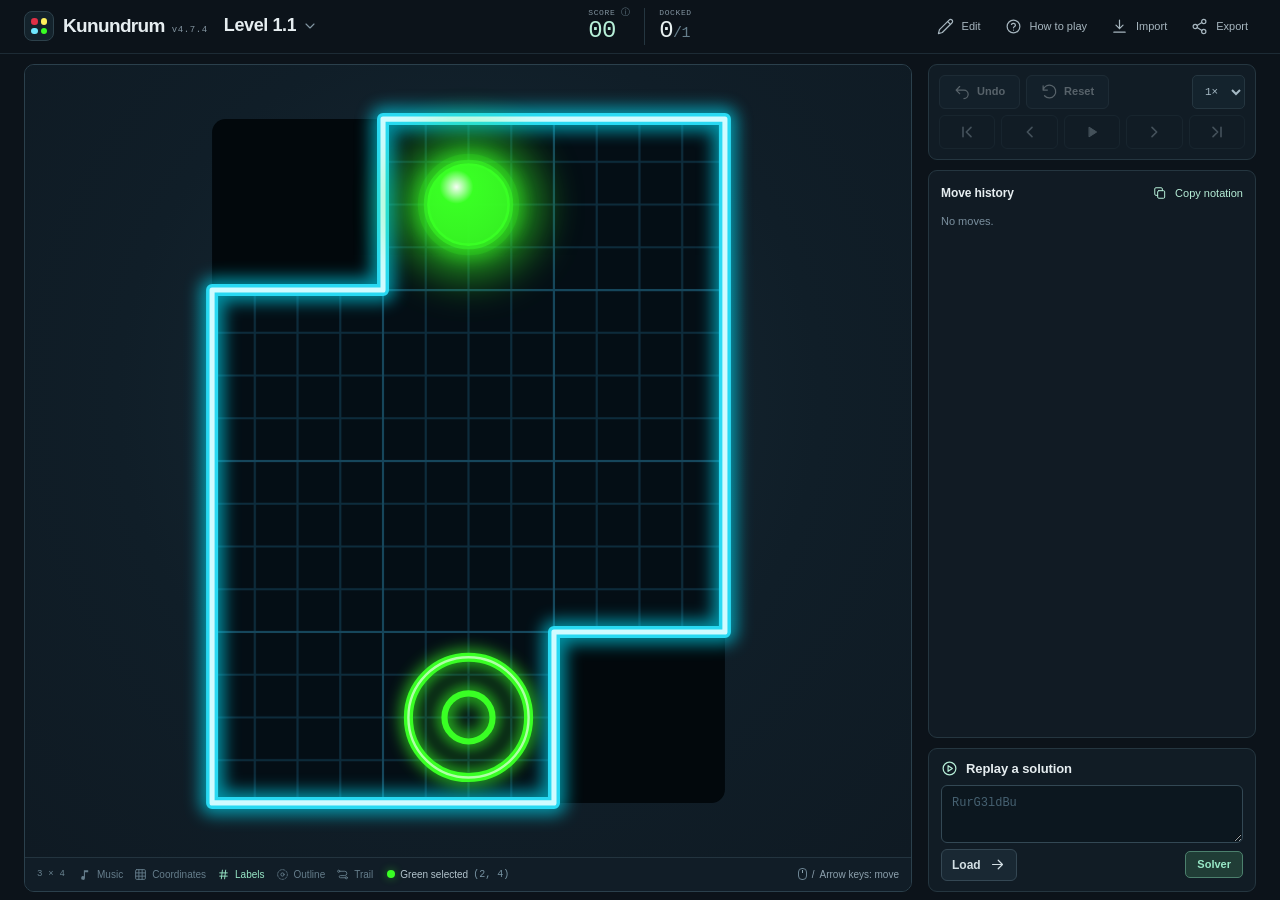
==== commit b1673461: "Webapp 4.7.4: Solver dialog: limits above the board code; drop 'Verified by' note Co-Authored-By: Cl" ====
--- a/index.html
+++ b/index.html
@@ -65,7 +65,7 @@
 <dialog aria-labelledby="help-dialog-title" class="modal" id="help-dialog"><div class="modal-heading"><div><h2 id="help-dialog-title">How to play</h2></div><button aria-label="Close help" class="icon-button" data-close=""><span data-icon="close"></span></button></div><div class="help-intro">Select one ball and choose a direction. It keeps moving until it hits a wall, a boundary, or another ball. Dock every ball on a matching goal.</div>
 <div class="rule-grid"><article><span class="rule-symbol" style="color:var(--blue)">◎</span><div><h3>Stop to dock</h3><p>A matching goal docks a ball only when it stops there. Docked balls stay put and block other balls.</p></div></article><article><span class="rule-symbol" style="color:var(--mint)">⬡</span><div><h3>One-use hexagons</h3><p>Green subtracts; red adds. Passing through a hexagon consumes it. One move always adds one to the move score.</p></div></article><article><span class="rule-symbol">↱</span><div><h3>Follow the arrows</h3><p>Arrows redirect a move as you enter. Red arrows keep turning, but freeze while a ball moves: wait for the direction you want before you move.</p></div></article><article><span class="rule-symbol" style="color:var(--yellow)"><svg width="27" height="27" viewBox="0 0 27 27" aria-hidden="true"><circle cx="13.5" cy="13.5" r="9" fill="none" stroke="currentColor" stroke-width="3.5"/></svg></span><div><h3>Use a teleport</h3><p>Colored teleports accept matching balls; gray universal teleports accept any color. Both preserve direction. If the exit is occupied or switched off, the ball stops at the entrance.</p></div></article><article><span class="rule-symbol" style="color:var(--red)">◉</span><div><h3>Activate a switch</h3><p>Stop on a switch to toggle it red/green and change its linked gates or teleports. A switch does nothing if closing a gate would trap a ball inside it.</p></div></article><article><span class="rule-symbol"></span><div><h3>Go through a tunnel</h3><p>Two small triangles mark a gap in a wall. Tunnels come in linked pairs: a ball that moves through one emerges from the other. If the exit is occupied, the ball stops at the entrance.</p></div></article></div>
 <div class="help-box"><h3>Solution notation</h3><p><code>RurG3ldBu</code> means red up then right, green 3 left then down, blue up (each ball's group starts at its capital letter; no separators). Numbering is fixed from the starting board, left to right and bottom to top, and may be omitted when only one movable ball of that color remains. <code>Ru(-&gt;l)d</code> chooses left at the first rotating arrow during the upward move, then moves down. If the first arrow flips between two directions and a later arrow turns through all four, add that later arrow's direction: <code>Ru(-&gt;lr)</code>.</p></div><div class="shortcut-grid"><span><kbd>↑ ↓ ← →</kbd> Move selected ball</span><span><kbd>Shift + arrows</kbd> Select another ball</span><span><kbd>R G B Y</kbd> Select / cycle a color</span><span><kbd>Ctrl+Z</kbd> Delete last move (at route end)</span><span><kbd>Shift+Z / Home</kbd> Start</span><span><kbd>Z / PgUp</kbd> Previous</span><span><kbd>X / PgDn</kbd> Next (instant)</span><span><kbd>Space</kbd> Autoplay / pause</span><span><kbd>Shift+X / End</kbd> End</span><span><kbd>E</kbd> Toggle editor</span><span><kbd>Esc</kbd> Close dialog</span></div></dialog>
-<dialog aria-labelledby="share-dialog-title" class="modal share-modal" id="share-dialog"><div class="modal-heading"><div><h2 id="share-dialog-title">Export board / replay</h2></div><button aria-label="Close sharing" class="icon-button" data-close=""><span data-icon="close"></span></button></div><div class="share-options"><label class="share-check"><input id="share-include-route" type="checkbox"> Include route</label><span class="share-hint" id="share-route-help"></span></div><label class="input-label" for="share-code">K4 BOARD CODE</label><textarea class="code-input" id="share-code" readonly="" rows="4" spellcheck="false"></textarea><p class="field-help" id="share-code-help"></p><button class="primary-button full" id="copy-code"><span data-icon="copy"></span>Copy code</button><label class="input-label" for="share-link">PERMALINK</label><div class="share-row"><input class="code-input" id="share-link" readonly="" spellcheck="false" type="text"><button class="secondary-button" id="copy-link" title="Copy permalink"><span data-icon="copy"></span>Copy</button></div><p class="field-help" id="share-link-help"></p></dialog><dialog aria-labelledby="solver-dialog-title" class="modal solver-modal" id="solver-dialog"><div class="modal-heading"><div><div class="modal-title-row"><h2 id="solver-dialog-title">Solver</h2><small class="brand-version" id="solver-version"></small></div></div><button aria-label="Close solver" class="icon-button" data-close=""><span data-icon="close"></span></button></div><div class="solver-code-head"><label class="input-label" for="solver-code">BOARD CODE (K4)</label><span class="solver-code-buttons"><button class="secondary-button compact" id="solver-use-initial" type="button" title="Run solver from initial position">Initial position</button><button class="secondary-button compact" id="solver-use-position" type="button" title="Run solver from current position">Current position</button></span></div><textarea autocomplete="off" class="code-input" id="solver-code" rows="2" spellcheck="false"></textarea><p class="field-help" id="solver-code-help"></p><div class="inline-error" hidden="" id="solver-code-error" role="alert"></div><div class="solver-fields"><div><label class="input-label" for="solver-seconds">TIME LIMIT (SECONDS)</label><input class="code-input" id="solver-seconds" max="3600" min="1" type="number" value="60"></div><div><label class="input-label" for="solver-memory">MEMORY LIMIT (MB)</label><input class="code-input" id="solver-memory" max="1500" min="100" type="number" value="1000"></div></div><details class="solver-advanced"><summary>Advanced</summary><div class="solver-fields"><div><label class="input-label" for="solver-algorithm">ALGORITHM</label><select id="solver-algorithm"><option value="auto">Auto</option><option value="forward">Forward</option><option value="bidirectional">Bidirectional</option><option value="beam">Beam</option></select></div><div><label class="input-label" for="solver-max-states">MAX STATES</label><input class="code-input" id="solver-max-states" min="1" type="number" value="100000000"></div><div><label class="input-label" for="solver-max-depth">MAX DEPTH (MOVES)</label><input class="code-input" id="solver-max-depth" min="1" placeholder="none" type="number"></div><div><label class="input-label" for="solver-max-score">MAX SCORE</label><input class="code-input" id="solver-max-score" placeholder="none" type="number"></div><div><label class="input-label" for="solver-beam-width">BEAM WIDTH</label><input class="code-input" id="solver-beam-width" min="1" type="number" value="300000"></div><div><label class="input-label" for="solver-beam-heuristic">BEAM RANKING</label><select id="solver-beam-heuristic"><option value="static">Static</option><option value="dynamic">Dynamic</option></select></div></div><p class="field-help">Max score only looks for routes scoring at most that value. Certify sets it from the current route. <br/><b>Auto</b> picks bidirectional search (forward and reverse alternately) when the board allows it (at least 3 balls, no one-time hexagons), otherwise forward. <b>Forward</b> is plain breadth-first search from the start: it works on every board but stores the most states. Both prove optimality when they finish. <b>Beam</b> is faster than BFS and certifies optimality only on boards without hexagons when no state ever exceeded the beam width; otherwise it gives an upper bound.</p></details><div class="solver-actions"><button class="primary-button small" id="solver-solve" type="button">Find best solution</button><button class="secondary-button" id="solver-certify" type="button">Certify current route</button><button class="secondary-button" hidden="" id="solver-stop" type="button">Stop</button></div><div aria-live="polite" class="solver-progress" hidden="" id="solver-progress"></div><div class="solver-result" hidden="" id="solver-result"><div class="solver-verdict" id="solver-verdict"></div><p class="field-help" id="solver-note"></p><p class="solver-stats" id="solver-stats"></p><div id="solver-solution-box" hidden=""><label class="input-label" for="solver-solution">SOLUTION</label><textarea class="code-input" id="solver-solution" readonly="" rows="3" spellcheck="false"></textarea><button class="primary-button full" id="solver-copy" type="button"><span data-icon="copy"></span>Copy solution</button></div></div></dialog>
+<dialog aria-labelledby="share-dialog-title" class="modal share-modal" id="share-dialog"><div class="modal-heading"><div><h2 id="share-dialog-title">Export board / replay</h2></div><button aria-label="Close sharing" class="icon-button" data-close=""><span data-icon="close"></span></button></div><div class="share-options"><label class="share-check"><input id="share-include-route" type="checkbox"> Include route</label><span class="share-hint" id="share-route-help"></span></div><label class="input-label" for="share-code">K4 BOARD CODE</label><textarea class="code-input" id="share-code" readonly="" rows="4" spellcheck="false"></textarea><p class="field-help" id="share-code-help"></p><button class="primary-button full" id="copy-code"><span data-icon="copy"></span>Copy code</button><label class="input-label" for="share-link">PERMALINK</label><div class="share-row"><input class="code-input" id="share-link" readonly="" spellcheck="false" type="text"><button class="secondary-button" id="copy-link" title="Copy permalink"><span data-icon="copy"></span>Copy</button></div><p class="field-help" id="share-link-help"></p></dialog><dialog aria-labelledby="solver-dialog-title" class="modal solver-modal" id="solver-dialog"><div class="modal-heading"><div><div class="modal-title-row"><h2 id="solver-dialog-title">Solver</h2><small class="brand-version" id="solver-version"></small></div></div><button aria-label="Close solver" class="icon-button" data-close=""><span data-icon="close"></span></button></div><div class="solver-fields"><div><label class="input-label" for="solver-seconds">TIME LIMIT (SECONDS)</label><input class="code-input" id="solver-seconds" max="3600" min="1" type="number" value="60"></div><div><label class="input-label" for="solver-memory">MEMORY LIMIT (MB)</label><input class="code-input" id="solver-memory" max="1500" min="100" type="number" value="1000"></div></div><div class="solver-code-head"><label class="input-label" for="solver-code">BOARD CODE (K4)</label><span class="solver-code-buttons"><button class="secondary-button compact" id="solver-use-initial" type="button" title="Run solver from initial position">Initial position</button><button class="secondary-button compact" id="solver-use-position" type="button" title="Run solver from current position">Current position</button></span></div><textarea autocomplete="off" class="code-input" id="solver-code" rows="2" spellcheck="false"></textarea><p class="field-help" id="solver-code-help"></p><div class="inline-error" hidden="" id="solver-code-error" role="alert"></div><details class="solver-advanced"><summary>Advanced</summary><div class="solver-fields"><div><label class="input-label" for="solver-algorithm">ALGORITHM</label><select id="solver-algorithm"><option value="auto">Auto</option><option value="forward">Forward</option><option value="bidirectional">Bidirectional</option><option value="beam">Beam</option></select></div><div><label class="input-label" for="solver-max-states">MAX STATES</label><input class="code-input" id="solver-max-states" min="1" type="number" value="100000000"></div><div><label class="input-label" for="solver-max-depth">MAX DEPTH (MOVES)</label><input class="code-input" id="solver-max-depth" min="1" placeholder="none" type="number"></div><div><label class="input-label" for="solver-max-score">MAX SCORE</label><input class="code-input" id="solver-max-score" placeholder="none" type="number"></div><div><label class="input-label" for="solver-beam-width">BEAM WIDTH</label><input class="code-input" id="solver-beam-width" min="1" type="number" value="300000"></div><div><label class="input-label" for="solver-beam-heuristic">BEAM RANKING</label><select id="solver-beam-heuristic"><option value="static">Static</option><option value="dynamic">Dynamic</option></select></div></div><p class="field-help">Max score only looks for routes scoring at most that value. Certify sets it from the current route. <br/><b>Auto</b> picks bidirectional search (forward and reverse alternately) when the board allows it (at least 3 balls, no one-time hexagons), otherwise forward. <b>Forward</b> is plain breadth-first search from the start: it works on every board but stores the most states. Both prove optimality when they finish. <b>Beam</b> is faster than BFS and certifies optimality only on boards without hexagons when no state ever exceeded the beam width; otherwise it gives an upper bound.</p></details><div class="solver-actions"><button class="primary-button small" id="solver-solve" type="button">Find best solution</button><button class="secondary-button" id="solver-certify" type="button">Certify current route</button><button class="secondary-button" hidden="" id="solver-stop" type="button">Stop</button></div><div aria-live="polite" class="solver-progress" hidden="" id="solver-progress"></div><div class="solver-result" hidden="" id="solver-result"><div class="solver-verdict" id="solver-verdict"></div><p class="field-help" id="solver-note"></p><p class="solver-stats" id="solver-stats"></p><div id="solver-solution-box" hidden=""><label class="input-label" for="solver-solution">SOLUTION</label><textarea class="code-input" id="solver-solution" readonly="" rows="3" spellcheck="false"></textarea><button class="primary-button full" id="solver-copy" type="button"><span data-icon="copy"></span>Copy solution</button></div></div></dialog>
 <dialog aria-labelledby="shot-dialog-title" class="modal shot-modal" id="shot-dialog"><div class="modal-heading"><div><h2 id="shot-dialog-title">Screenshot import</h2><p id="shot-summary"></p></div><button aria-label="Close screenshot review" class="icon-button" data-close=""><span data-icon="close"></span></button></div><canvas id="shot-review" aria-label="Screenshot with recognised cells outlined"></canvas><ul id="shot-warnings"></ul></dialog>
 <dialog aria-labelledby="board-dialog-title" class="modal share-modal" id="board-dialog"><div class="modal-heading"><div><div class="modal-title-row"><h2 id="board-dialog-title">Import</h2><small class="brand-version" id="parser-version"></small></div><p>Load a board code (optionally followed by a route), a shared link or a JSON board, or parse a screenshot of a level.</p></div><button aria-label="Close import" class="icon-button" data-close=""><span data-icon="close"></span></button></div><label class="input-label" for="board-input">BOARD CODE</label><textarea class="code-input board-source" id="board-input" placeholder="Paste a K4. board code (optionally with a route appended), a link, or a JSON board…" rows="8" spellcheck="false"></textarea><div class="inline-error" hidden="" id="board-error" role="alert"></div><div class="modal-bottom"><span>Paste a code and press Load board, or drop a screenshot anywhere in this dialog. The screenshot is parsed and opened in the editor; the code is validated before loading.</span><button class="secondary-button" id="import-shot" type="button" title="Parse a screenshot of a level and open it in the editor">Choose screenshot</button><input id="shot-file" type="file" accept="image/*" hidden><button class="primary-button" id="load-board">Load board<span data-icon="arrow-right"></span></button></div></dialog>
 </body>
--- a/styles.css
+++ b/styles.css
@@ -552,7 +552,7 @@
 .section-heading .next-puzzle, .solution-actions .next-puzzle { margin-left: 0; padding: 4px 11px; font-size: 11px; }
 .next-puzzle:disabled { opacity: .4; cursor: default; background: #203d36; color: #98e8c7; }
 .solver-modal { max-width: 640px; }
-.solver-code-head { display: flex; justify-content: space-between; align-items: flex-end; gap: 10px; }
+.solver-code-head { display: flex; justify-content: space-between; align-items: flex-end; margin-top: 4px; gap: 10px; }
 .solver-code-head .input-label { margin-bottom: 8px; }
 .solver-code-buttons { display: flex; gap: 8px; margin-bottom: 4px; }
 .solver-modal textarea.code-input { min-height: 0; resize: vertical; }
@@ -560,6 +560,7 @@
 #solver-code-help { margin: 8px 0 12px; }
 .solver-actions { display: flex; flex-wrap: wrap; gap: 10px; margin-top: 18px; }
 .solver-fields { display: grid; grid-template-columns: repeat(auto-fit, minmax(170px, 1fr)); gap: 0 14px; }
+.solver-fields + .solver-code-head { margin-top: 14px; }
 .solver-modal input.code-input, .solver-modal select { width: 100%; min-height: 36px; padding: 7px 10px; border: 1px solid #344753; border-radius: 6px; background: #0c161e; color: #d3dfe4; font: 12px var(--mono); }
 .solver-modal input:disabled, .solver-modal select:disabled { opacity: .5; }
 .solver-advanced { margin-top: 14px; }
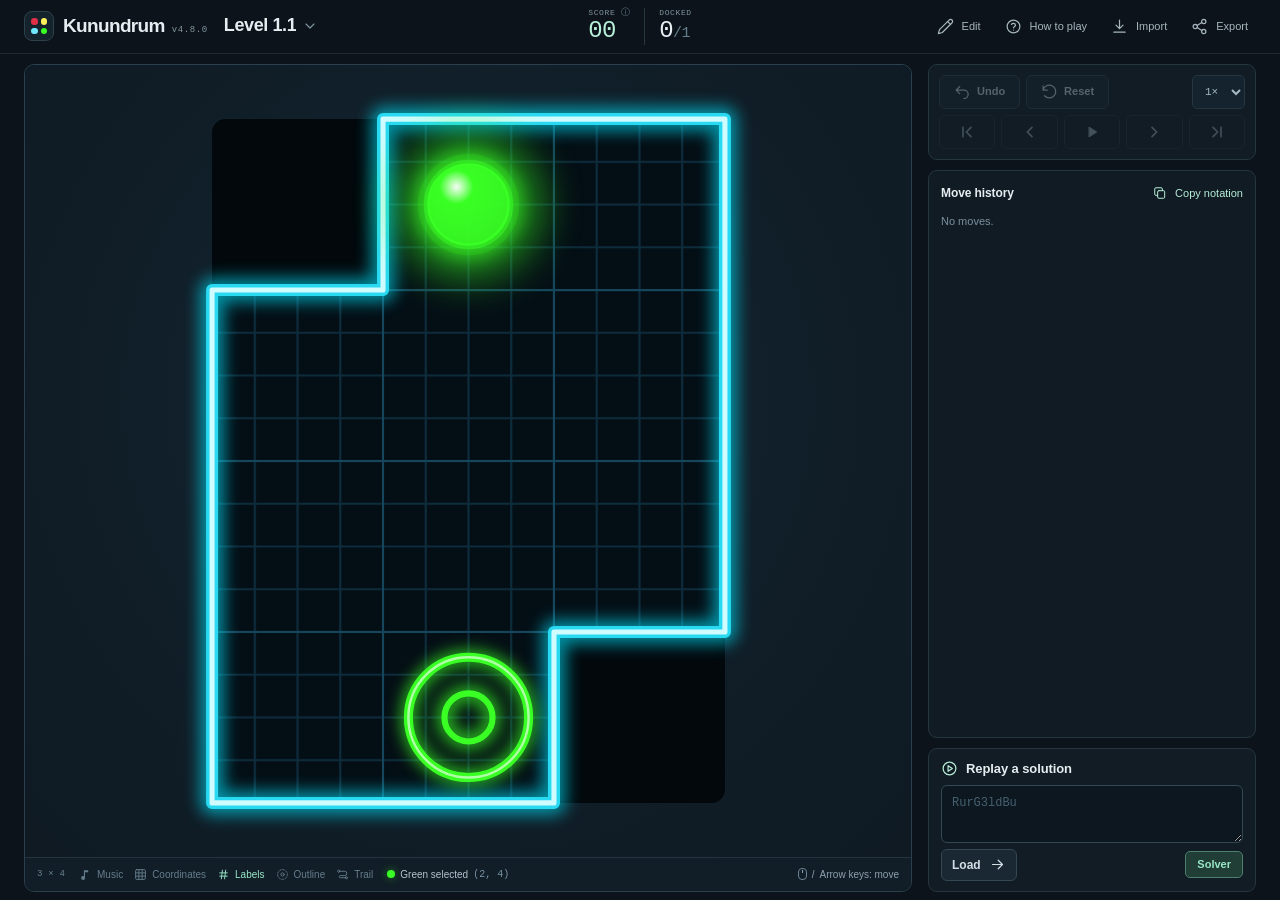
==== commit f0942719: "Webapp 4.8.0 / solver 0.26: relative ball labels Labels of same-colored balls are relative to the cu" ====
--- a/index.html
+++ b/index.html
@@ -64,7 +64,7 @@
 <dialog aria-labelledby="levels-dialog-title" class="modal levels-modal" id="levels-dialog"><div class="modal-heading"><div><h2 id="levels-dialog-title">Puzzles</h2></div><button aria-label="Close puzzle picker" class="icon-button" data-close=""><span data-icon="close"></span></button></div><div class="levels-layout"><nav aria-label="Chapters" class="chapter-bar" id="chapter-bar"></nav><div aria-live="polite" class="level-cards" id="level-cards"></div></div></dialog>
 <dialog aria-labelledby="help-dialog-title" class="modal" id="help-dialog"><div class="modal-heading"><div><h2 id="help-dialog-title">How to play</h2></div><button aria-label="Close help" class="icon-button" data-close=""><span data-icon="close"></span></button></div><div class="help-intro">Select one ball and choose a direction. It keeps moving until it hits a wall, a boundary, or another ball. Dock every ball on a matching goal.</div>
 <div class="rule-grid"><article><span class="rule-symbol" style="color:var(--blue)">◎</span><div><h3>Stop to dock</h3><p>A matching goal docks a ball only when it stops there. Docked balls stay put and block other balls.</p></div></article><article><span class="rule-symbol" style="color:var(--mint)">⬡</span><div><h3>One-use hexagons</h3><p>Green subtracts; red adds. Passing through a hexagon consumes it. One move always adds one to the move score.</p></div></article><article><span class="rule-symbol">↱</span><div><h3>Follow the arrows</h3><p>Arrows redirect a move as you enter. Red arrows keep turning, but freeze while a ball moves: wait for the direction you want before you move.</p></div></article><article><span class="rule-symbol" style="color:var(--yellow)"><svg width="27" height="27" viewBox="0 0 27 27" aria-hidden="true"><circle cx="13.5" cy="13.5" r="9" fill="none" stroke="currentColor" stroke-width="3.5"/></svg></span><div><h3>Use a teleport</h3><p>Colored teleports accept matching balls; gray universal teleports accept any color. Both preserve direction. If the exit is occupied or switched off, the ball stops at the entrance.</p></div></article><article><span class="rule-symbol" style="color:var(--red)">◉</span><div><h3>Activate a switch</h3><p>Stop on a switch to toggle it red/green and change its linked gates or teleports. A switch does nothing if closing a gate would trap a ball inside it.</p></div></article><article><span class="rule-symbol"></span><div><h3>Go through a tunnel</h3><p>Two small triangles mark a gap in a wall. Tunnels come in linked pairs: a ball that moves through one emerges from the other. If the exit is occupied, the ball stops at the entrance.</p></div></article></div>
-<div class="help-box"><h3>Solution notation</h3><p><code>RurG3ldBu</code> means red up then right, green 3 left then down, blue up (each ball's group starts at its capital letter; no separators). Numbering is fixed from the starting board, left to right and bottom to top, and may be omitted when only one movable ball of that color remains. <code>Ru(-&gt;l)d</code> chooses left at the first rotating arrow during the upward move, then moves down. If the first arrow flips between two directions and a later arrow turns through all four, add that later arrow's direction: <code>Ru(-&gt;lr)</code>.</p></div><div class="shortcut-grid"><span><kbd>↑ ↓ ← →</kbd> Move selected ball</span><span><kbd>Shift + arrows</kbd> Select another ball</span><span><kbd>R G B Y</kbd> Select / cycle a color</span><span><kbd>Ctrl+Z</kbd> Delete last move (at route end)</span><span><kbd>Shift+Z / Home</kbd> Start</span><span><kbd>Z / PgUp</kbd> Previous</span><span><kbd>X / PgDn</kbd> Next (instant)</span><span><kbd>Space</kbd> Autoplay / pause</span><span><kbd>Shift+X / End</kbd> End</span><span><kbd>E</kbd> Toggle editor</span><span><kbd>Esc</kbd> Close dialog</span></div></dialog>
+<div class="help-box"><h3>Solution notation</h3><p><code>RurG3ldBu</code> means red up then right, green 3 left then down, blue up (each ball's group starts at its capital letter; no separators). Numbers are relative to the current position: among the movable balls of a color, bottom to top and left to right within a row, and omitted when only one is left (docked balls drop out). A group is one ball, so <code>R1uR1d</code> means two different red balls: the first became R2 after moving. <code>Ru(-&gt;l)d</code> chooses left at the first rotating arrow during the upward move, then moves down. If the first arrow flips between two directions and a later arrow turns through all four, add that later arrow's direction: <code>Ru(-&gt;lr)</code>.</p></div><div class="shortcut-grid"><span><kbd>↑ ↓ ← →</kbd> Move selected ball</span><span><kbd>Shift + arrows</kbd> Select another ball</span><span><kbd>R G B Y</kbd> Select / cycle a color</span><span><kbd>Ctrl+Z</kbd> Delete last move (at route end)</span><span><kbd>Shift+Z / Home</kbd> Start</span><span><kbd>Z / PgUp</kbd> Previous</span><span><kbd>X / PgDn</kbd> Next (instant)</span><span><kbd>Space</kbd> Autoplay / pause</span><span><kbd>Shift+X / End</kbd> End</span><span><kbd>E</kbd> Toggle editor</span><span><kbd>Esc</kbd> Close dialog</span></div></dialog>
 <dialog aria-labelledby="share-dialog-title" class="modal share-modal" id="share-dialog"><div class="modal-heading"><div><h2 id="share-dialog-title">Export board / replay</h2></div><button aria-label="Close sharing" class="icon-button" data-close=""><span data-icon="close"></span></button></div><div class="share-options"><label class="share-check"><input id="share-include-route" type="checkbox"> Include route</label><span class="share-hint" id="share-route-help"></span></div><label class="input-label" for="share-code">K4 BOARD CODE</label><textarea class="code-input" id="share-code" readonly="" rows="4" spellcheck="false"></textarea><p class="field-help" id="share-code-help"></p><button class="primary-button full" id="copy-code"><span data-icon="copy"></span>Copy code</button><label class="input-label" for="share-link">PERMALINK</label><div class="share-row"><input class="code-input" id="share-link" readonly="" spellcheck="false" type="text"><button class="secondary-button" id="copy-link" title="Copy permalink"><span data-icon="copy"></span>Copy</button></div><p class="field-help" id="share-link-help"></p></dialog><dialog aria-labelledby="solver-dialog-title" class="modal solver-modal" id="solver-dialog"><div class="modal-heading"><div><div class="modal-title-row"><h2 id="solver-dialog-title">Solver</h2><small class="brand-version" id="solver-version"></small></div></div><button aria-label="Close solver" class="icon-button" data-close=""><span data-icon="close"></span></button></div><div class="solver-fields"><div><label class="input-label" for="solver-seconds">TIME LIMIT (SECONDS)</label><input class="code-input" id="solver-seconds" max="3600" min="1" type="number" value="60"></div><div><label class="input-label" for="solver-memory">MEMORY LIMIT (MB)</label><input class="code-input" id="solver-memory" max="1500" min="100" type="number" value="1000"></div></div><div class="solver-code-head"><label class="input-label" for="solver-code">BOARD CODE (K4)</label><span class="solver-code-buttons"><button class="secondary-button compact" id="solver-use-initial" type="button" title="Run solver from initial position">Initial position</button><button class="secondary-button compact" id="solver-use-position" type="button" title="Run solver from current position">Current position</button></span></div><textarea autocomplete="off" class="code-input" id="solver-code" rows="2" spellcheck="false"></textarea><p class="field-help" id="solver-code-help"></p><div class="inline-error" hidden="" id="solver-code-error" role="alert"></div><details class="solver-advanced"><summary>Advanced</summary><div class="solver-fields"><div><label class="input-label" for="solver-algorithm">ALGORITHM</label><select id="solver-algorithm"><option value="auto">Auto</option><option value="forward">Forward</option><option value="bidirectional">Bidirectional</option><option value="beam">Beam</option></select></div><div><label class="input-label" for="solver-max-states">MAX STATES</label><input class="code-input" id="solver-max-states" min="1" type="number" value="100000000"></div><div><label class="input-label" for="solver-max-depth">MAX DEPTH (MOVES)</label><input class="code-input" id="solver-max-depth" min="1" placeholder="none" type="number"></div><div><label class="input-label" for="solver-max-score">MAX SCORE</label><input class="code-input" id="solver-max-score" placeholder="none" type="number"></div><div><label class="input-label" for="solver-beam-width">BEAM WIDTH</label><input class="code-input" id="solver-beam-width" min="1" type="number" value="300000"></div><div><label class="input-label" for="solver-beam-heuristic">BEAM RANKING</label><select id="solver-beam-heuristic"><option value="static">Static</option><option value="dynamic">Dynamic</option></select></div></div><p class="field-help">Max score only looks for routes scoring at most that value. Certify sets it from the current route. <br/><b>Auto</b> picks bidirectional search (forward and reverse alternately) when the board allows it (at least 3 balls, no one-time hexagons), otherwise forward. <b>Forward</b> is plain breadth-first search from the start: it works on every board but stores the most states. Both prove optimality when they finish. <b>Beam</b> is faster than BFS and certifies optimality only on boards without hexagons when no state ever exceeded the beam width; otherwise it gives an upper bound.</p></details><div class="solver-actions"><button class="primary-button small" id="solver-solve" type="button">Find best solution</button><button class="secondary-button" id="solver-certify" type="button">Certify current route</button><button class="secondary-button" hidden="" id="solver-stop" type="button">Stop</button></div><div aria-live="polite" class="solver-progress" hidden="" id="solver-progress"></div><div class="solver-result" hidden="" id="solver-result"><div class="solver-verdict" id="solver-verdict"></div><p class="field-help" id="solver-note"></p><p class="solver-stats" id="solver-stats"></p><div id="solver-solution-box" hidden=""><label class="input-label" for="solver-solution">SOLUTION</label><textarea class="code-input" id="solver-solution" readonly="" rows="3" spellcheck="false"></textarea><button class="primary-button full" id="solver-copy" type="button"><span data-icon="copy"></span>Copy solution</button></div></div></dialog>
 <dialog aria-labelledby="shot-dialog-title" class="modal shot-modal" id="shot-dialog"><div class="modal-heading"><div><h2 id="shot-dialog-title">Screenshot import</h2><p id="shot-summary"></p></div><button aria-label="Close screenshot review" class="icon-button" data-close=""><span data-icon="close"></span></button></div><canvas id="shot-review" aria-label="Screenshot with recognised cells outlined"></canvas><ul id="shot-warnings"></ul></dialog>
 <dialog aria-labelledby="board-dialog-title" class="modal share-modal" id="board-dialog"><div class="modal-heading"><div><div class="modal-title-row"><h2 id="board-dialog-title">Import</h2><small class="brand-version" id="parser-version"></small></div><p>Load a board code (optionally followed by a route), a shared link or a JSON board, or parse a screenshot of a level.</p></div><button aria-label="Close import" class="icon-button" data-close=""><span data-icon="close"></span></button></div><label class="input-label" for="board-input">BOARD CODE</label><textarea class="code-input board-source" id="board-input" placeholder="Paste a K4. board code (optionally with a route appended), a link, or a JSON board…" rows="8" spellcheck="false"></textarea><div class="inline-error" hidden="" id="board-error" role="alert"></div><div class="modal-bottom"><span>Paste a code and press Load board, or drop a screenshot anywhere in this dialog. The screenshot is parsed and opened in the editor; the code is validated before loading.</span><button class="secondary-button" id="import-shot" type="button" title="Parse a screenshot of a level and open it in the editor">Choose screenshot</button><input id="shot-file" type="file" accept="image/*" hidden><button class="primary-button" id="load-board">Load board<span data-icon="arrow-right"></span></button></div></dialog>
--- a/styles.css
+++ b/styles.css
@@ -561,6 +561,8 @@
 .solver-actions { display: flex; flex-wrap: wrap; gap: 10px; margin-top: 18px; }
 .solver-fields { display: grid; grid-template-columns: repeat(auto-fit, minmax(170px, 1fr)); gap: 0 14px; }
 .solver-fields + .solver-code-head { margin-top: 14px; }
+.solver-modal .modal-heading + .solver-fields .input-label { margin-top: 0; }
+.solver-modal .modal-heading { margin-bottom: 16px; }
 .solver-modal input.code-input, .solver-modal select { width: 100%; min-height: 36px; padding: 7px 10px; border: 1px solid #344753; border-radius: 6px; background: #0c161e; color: #d3dfe4; font: 12px var(--mono); }
 .solver-modal input:disabled, .solver-modal select:disabled { opacity: .5; }
 .solver-advanced { margin-top: 14px; }
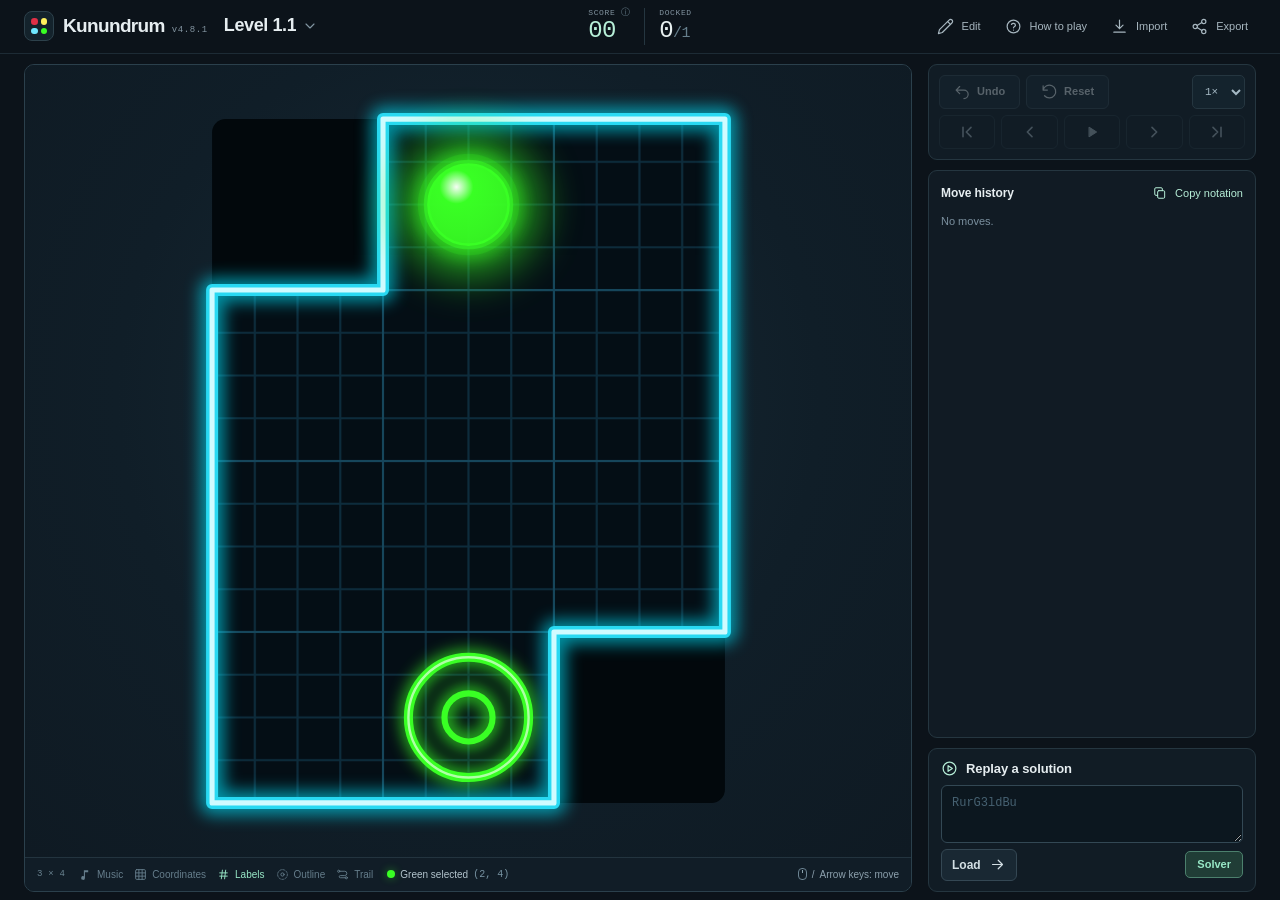
==== commit 46aa0176: "Webapp 4.8.1: list the P shortcut (Puzzle selector) in How to play Co-Authored-By: Claude Sonnet 5.5" ====
--- a/index.html
+++ b/index.html
@@ -64,7 +64,7 @@
 <dialog aria-labelledby="levels-dialog-title" class="modal levels-modal" id="levels-dialog"><div class="modal-heading"><div><h2 id="levels-dialog-title">Puzzles</h2></div><button aria-label="Close puzzle picker" class="icon-button" data-close=""><span data-icon="close"></span></button></div><div class="levels-layout"><nav aria-label="Chapters" class="chapter-bar" id="chapter-bar"></nav><div aria-live="polite" class="level-cards" id="level-cards"></div></div></dialog>
 <dialog aria-labelledby="help-dialog-title" class="modal" id="help-dialog"><div class="modal-heading"><div><h2 id="help-dialog-title">How to play</h2></div><button aria-label="Close help" class="icon-button" data-close=""><span data-icon="close"></span></button></div><div class="help-intro">Select one ball and choose a direction. It keeps moving until it hits a wall, a boundary, or another ball. Dock every ball on a matching goal.</div>
 <div class="rule-grid"><article><span class="rule-symbol" style="color:var(--blue)">◎</span><div><h3>Stop to dock</h3><p>A matching goal docks a ball only when it stops there. Docked balls stay put and block other balls.</p></div></article><article><span class="rule-symbol" style="color:var(--mint)">⬡</span><div><h3>One-use hexagons</h3><p>Green subtracts; red adds. Passing through a hexagon consumes it. One move always adds one to the move score.</p></div></article><article><span class="rule-symbol">↱</span><div><h3>Follow the arrows</h3><p>Arrows redirect a move as you enter. Red arrows keep turning, but freeze while a ball moves: wait for the direction you want before you move.</p></div></article><article><span class="rule-symbol" style="color:var(--yellow)"><svg width="27" height="27" viewBox="0 0 27 27" aria-hidden="true"><circle cx="13.5" cy="13.5" r="9" fill="none" stroke="currentColor" stroke-width="3.5"/></svg></span><div><h3>Use a teleport</h3><p>Colored teleports accept matching balls; gray universal teleports accept any color. Both preserve direction. If the exit is occupied or switched off, the ball stops at the entrance.</p></div></article><article><span class="rule-symbol" style="color:var(--red)">◉</span><div><h3>Activate a switch</h3><p>Stop on a switch to toggle it red/green and change its linked gates or teleports. A switch does nothing if closing a gate would trap a ball inside it.</p></div></article><article><span class="rule-symbol"></span><div><h3>Go through a tunnel</h3><p>Two small triangles mark a gap in a wall. Tunnels come in linked pairs: a ball that moves through one emerges from the other. If the exit is occupied, the ball stops at the entrance.</p></div></article></div>
-<div class="help-box"><h3>Solution notation</h3><p><code>RurG3ldBu</code> means red up then right, green 3 left then down, blue up (each ball's group starts at its capital letter; no separators). Numbers are relative to the current position: among the movable balls of a color, bottom to top and left to right within a row, and omitted when only one is left (docked balls drop out). A group is one ball, so <code>R1uR1d</code> means two different red balls: the first became R2 after moving. <code>Ru(-&gt;l)d</code> chooses left at the first rotating arrow during the upward move, then moves down. If the first arrow flips between two directions and a later arrow turns through all four, add that later arrow's direction: <code>Ru(-&gt;lr)</code>.</p></div><div class="shortcut-grid"><span><kbd>↑ ↓ ← →</kbd> Move selected ball</span><span><kbd>Shift + arrows</kbd> Select another ball</span><span><kbd>R G B Y</kbd> Select / cycle a color</span><span><kbd>Ctrl+Z</kbd> Delete last move (at route end)</span><span><kbd>Shift+Z / Home</kbd> Start</span><span><kbd>Z / PgUp</kbd> Previous</span><span><kbd>X / PgDn</kbd> Next (instant)</span><span><kbd>Space</kbd> Autoplay / pause</span><span><kbd>Shift+X / End</kbd> End</span><span><kbd>E</kbd> Toggle editor</span><span><kbd>Esc</kbd> Close dialog</span></div></dialog>
+<div class="help-box"><h3>Solution notation</h3><p><code>RurG3ldBu</code> means red up then right, green 3 left then down, blue up (each ball's group starts at its capital letter; no separators). Numbers are relative to the current position: among the movable balls of a color, bottom to top and left to right within a row, and omitted when only one is left (docked balls drop out). A group is one ball, so <code>R1uR1d</code> means two different red balls: the first became R2 after moving. <code>Ru(-&gt;l)d</code> chooses left at the first rotating arrow during the upward move, then moves down. If the first arrow flips between two directions and a later arrow turns through all four, add that later arrow's direction: <code>Ru(-&gt;lr)</code>.</p></div><div class="shortcut-grid"><span><kbd>↑ ↓ ← →</kbd> Move selected ball</span><span><kbd>Shift + arrows</kbd> Select another ball</span><span><kbd>R G B Y</kbd> Select / cycle a color</span><span><kbd>Ctrl+Z</kbd> Delete last move (at route end)</span><span><kbd>Shift+Z / Home</kbd> Start</span><span><kbd>Z / PgUp</kbd> Previous</span><span><kbd>X / PgDn</kbd> Next (instant)</span><span><kbd>Space</kbd> Autoplay / pause</span><span><kbd>Shift+X / End</kbd> End</span><span><kbd>E</kbd> Toggle editor</span><span><kbd>P</kbd> Puzzle selector</span><span><kbd>Esc</kbd> Close dialog</span></div></dialog>
 <dialog aria-labelledby="share-dialog-title" class="modal share-modal" id="share-dialog"><div class="modal-heading"><div><h2 id="share-dialog-title">Export board / replay</h2></div><button aria-label="Close sharing" class="icon-button" data-close=""><span data-icon="close"></span></button></div><div class="share-options"><label class="share-check"><input id="share-include-route" type="checkbox"> Include route</label><span class="share-hint" id="share-route-help"></span></div><label class="input-label" for="share-code">K4 BOARD CODE</label><textarea class="code-input" id="share-code" readonly="" rows="4" spellcheck="false"></textarea><p class="field-help" id="share-code-help"></p><button class="primary-button full" id="copy-code"><span data-icon="copy"></span>Copy code</button><label class="input-label" for="share-link">PERMALINK</label><div class="share-row"><input class="code-input" id="share-link" readonly="" spellcheck="false" type="text"><button class="secondary-button" id="copy-link" title="Copy permalink"><span data-icon="copy"></span>Copy</button></div><p class="field-help" id="share-link-help"></p></dialog><dialog aria-labelledby="solver-dialog-title" class="modal solver-modal" id="solver-dialog"><div class="modal-heading"><div><div class="modal-title-row"><h2 id="solver-dialog-title">Solver</h2><small class="brand-version" id="solver-version"></small></div></div><button aria-label="Close solver" class="icon-button" data-close=""><span data-icon="close"></span></button></div><div class="solver-fields"><div><label class="input-label" for="solver-seconds">TIME LIMIT (SECONDS)</label><input class="code-input" id="solver-seconds" max="3600" min="1" type="number" value="60"></div><div><label class="input-label" for="solver-memory">MEMORY LIMIT (MB)</label><input class="code-input" id="solver-memory" max="1500" min="100" type="number" value="1000"></div></div><div class="solver-code-head"><label class="input-label" for="solver-code">BOARD CODE (K4)</label><span class="solver-code-buttons"><button class="secondary-button compact" id="solver-use-initial" type="button" title="Run solver from initial position">Initial position</button><button class="secondary-button compact" id="solver-use-position" type="button" title="Run solver from current position">Current position</button></span></div><textarea autocomplete="off" class="code-input" id="solver-code" rows="2" spellcheck="false"></textarea><p class="field-help" id="solver-code-help"></p><div class="inline-error" hidden="" id="solver-code-error" role="alert"></div><details class="solver-advanced"><summary>Advanced</summary><div class="solver-fields"><div><label class="input-label" for="solver-algorithm">ALGORITHM</label><select id="solver-algorithm"><option value="auto">Auto</option><option value="forward">Forward</option><option value="bidirectional">Bidirectional</option><option value="beam">Beam</option></select></div><div><label class="input-label" for="solver-max-states">MAX STATES</label><input class="code-input" id="solver-max-states" min="1" type="number" value="100000000"></div><div><label class="input-label" for="solver-max-depth">MAX DEPTH (MOVES)</label><input class="code-input" id="solver-max-depth" min="1" placeholder="none" type="number"></div><div><label class="input-label" for="solver-max-score">MAX SCORE</label><input class="code-input" id="solver-max-score" placeholder="none" type="number"></div><div><label class="input-label" for="solver-beam-width">BEAM WIDTH</label><input class="code-input" id="solver-beam-width" min="1" type="number" value="300000"></div><div><label class="input-label" for="solver-beam-heuristic">BEAM RANKING</label><select id="solver-beam-heuristic"><option value="static">Static</option><option value="dynamic">Dynamic</option></select></div></div><p class="field-help">Max score only looks for routes scoring at most that value. Certify sets it from the current route. <br/><b>Auto</b> picks bidirectional search (forward and reverse alternately) when the board allows it (at least 3 balls, no one-time hexagons), otherwise forward. <b>Forward</b> is plain breadth-first search from the start: it works on every board but stores the most states. Both prove optimality when they finish. <b>Beam</b> is faster than BFS and certifies optimality only on boards without hexagons when no state ever exceeded the beam width; otherwise it gives an upper bound.</p></details><div class="solver-actions"><button class="primary-button small" id="solver-solve" type="button">Find best solution</button><button class="secondary-button" id="solver-certify" type="button">Certify current route</button><button class="secondary-button" hidden="" id="solver-stop" type="button">Stop</button></div><div aria-live="polite" class="solver-progress" hidden="" id="solver-progress"></div><div class="solver-result" hidden="" id="solver-result"><div class="solver-verdict" id="solver-verdict"></div><p class="field-help" id="solver-note"></p><p class="solver-stats" id="solver-stats"></p><div id="solver-solution-box" hidden=""><label class="input-label" for="solver-solution">SOLUTION</label><textarea class="code-input" id="solver-solution" readonly="" rows="3" spellcheck="false"></textarea><button class="primary-button full" id="solver-copy" type="button"><span data-icon="copy"></span>Copy solution</button></div></div></dialog>
 <dialog aria-labelledby="shot-dialog-title" class="modal shot-modal" id="shot-dialog"><div class="modal-heading"><div><h2 id="shot-dialog-title">Screenshot import</h2><p id="shot-summary"></p></div><button aria-label="Close screenshot review" class="icon-button" data-close=""><span data-icon="close"></span></button></div><canvas id="shot-review" aria-label="Screenshot with recognised cells outlined"></canvas><ul id="shot-warnings"></ul></dialog>
 <dialog aria-labelledby="board-dialog-title" class="modal share-modal" id="board-dialog"><div class="modal-heading"><div><div class="modal-title-row"><h2 id="board-dialog-title">Import</h2><small class="brand-version" id="parser-version"></small></div><p>Load a board code (optionally followed by a route), a shared link or a JSON board, or parse a screenshot of a level.</p></div><button aria-label="Close import" class="icon-button" data-close=""><span data-icon="close"></span></button></div><label class="input-label" for="board-input">BOARD CODE</label><textarea class="code-input board-source" id="board-input" placeholder="Paste a K4. board code (optionally with a route appended), a link, or a JSON board…" rows="8" spellcheck="false"></textarea><div class="inline-error" hidden="" id="board-error" role="alert"></div><div class="modal-bottom"><span>Paste a code and press Load board, or drop a screenshot anywhere in this dialog. The screenshot is parsed and opened in the editor; the code is validated before loading.</span><button class="secondary-button" id="import-shot" type="button" title="Parse a screenshot of a level and open it in the editor">Choose screenshot</button><input id="shot-file" type="file" accept="image/*" hidden><button class="primary-button" id="load-board">Load board<span data-icon="arrow-right"></span></button></div></dialog>
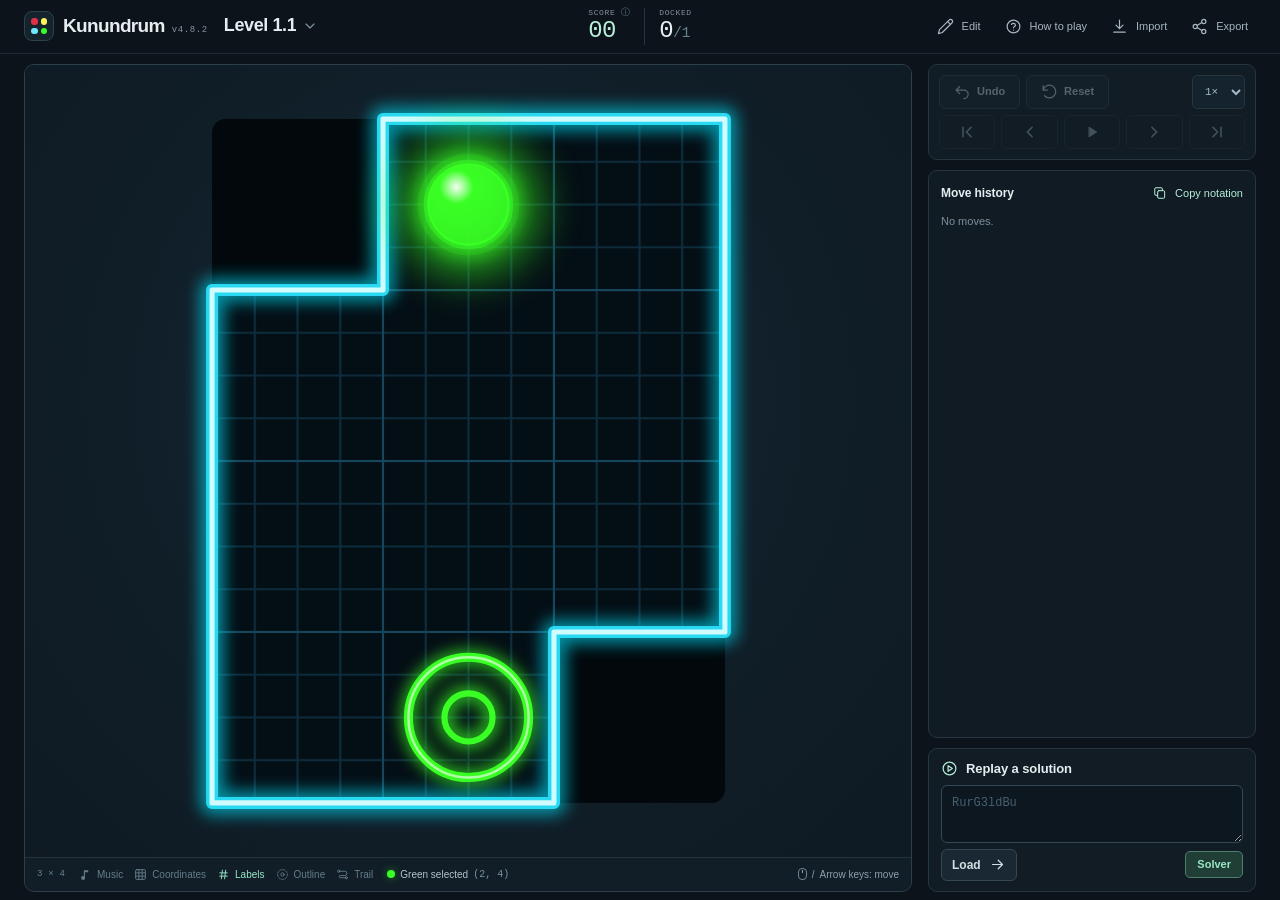
==== commit 5f2172a5: "Webapp 4.8.2: editor Tunnel tool no longer removes an existing opening on click; tooltip is just "Tu" ====
--- a/index.html
+++ b/index.html
@@ -28,7 +28,7 @@
 <button data-editor-tool="switch" type="button" title="Switch"><span class="editor-glyph" data-tool-icon="switch"></span><span>Switch</span></button>
 <button data-editor-tool="arrow" type="button" title="Arrow"><span class="editor-glyph" data-tool-icon="arrow"></span><span>Arrow</span></button>
 <button data-editor-tool="teleport" type="button" title="Teleport pair"><span class="editor-glyph" data-tool-icon="teleport"></span><span>Teleport</span></button>
-<button data-editor-tool="tunnel" type="button" title="Tunnel pair: click a cell near the edge for the first opening, then the partner opening. Click an opening again, or use Erase, to remove it."><span class="editor-glyph" data-tool-icon="tunnel"></span><span>Tunnel</span></button>
+<button data-editor-tool="tunnel" type="button" title="Tunnel pair"><span class="editor-glyph" data-tool-icon="tunnel"></span><span>Tunnel</span></button>
 <button data-editor-tool="hex" type="button" title="Bonus or penalty"><span class="editor-glyph" data-tool-icon="hex"></span><span>Hex</span></button>
 <button data-editor-tool="erase" type="button" title="Erase top object"><span class="editor-glyph editor-erase-glyph">⌫</span><span>Erase</span></button>
 <button id="editor-new" type="button" title="Start a blank board"><span class="editor-glyph editor-erase-glyph">＋</span><span>New board</span></button>
